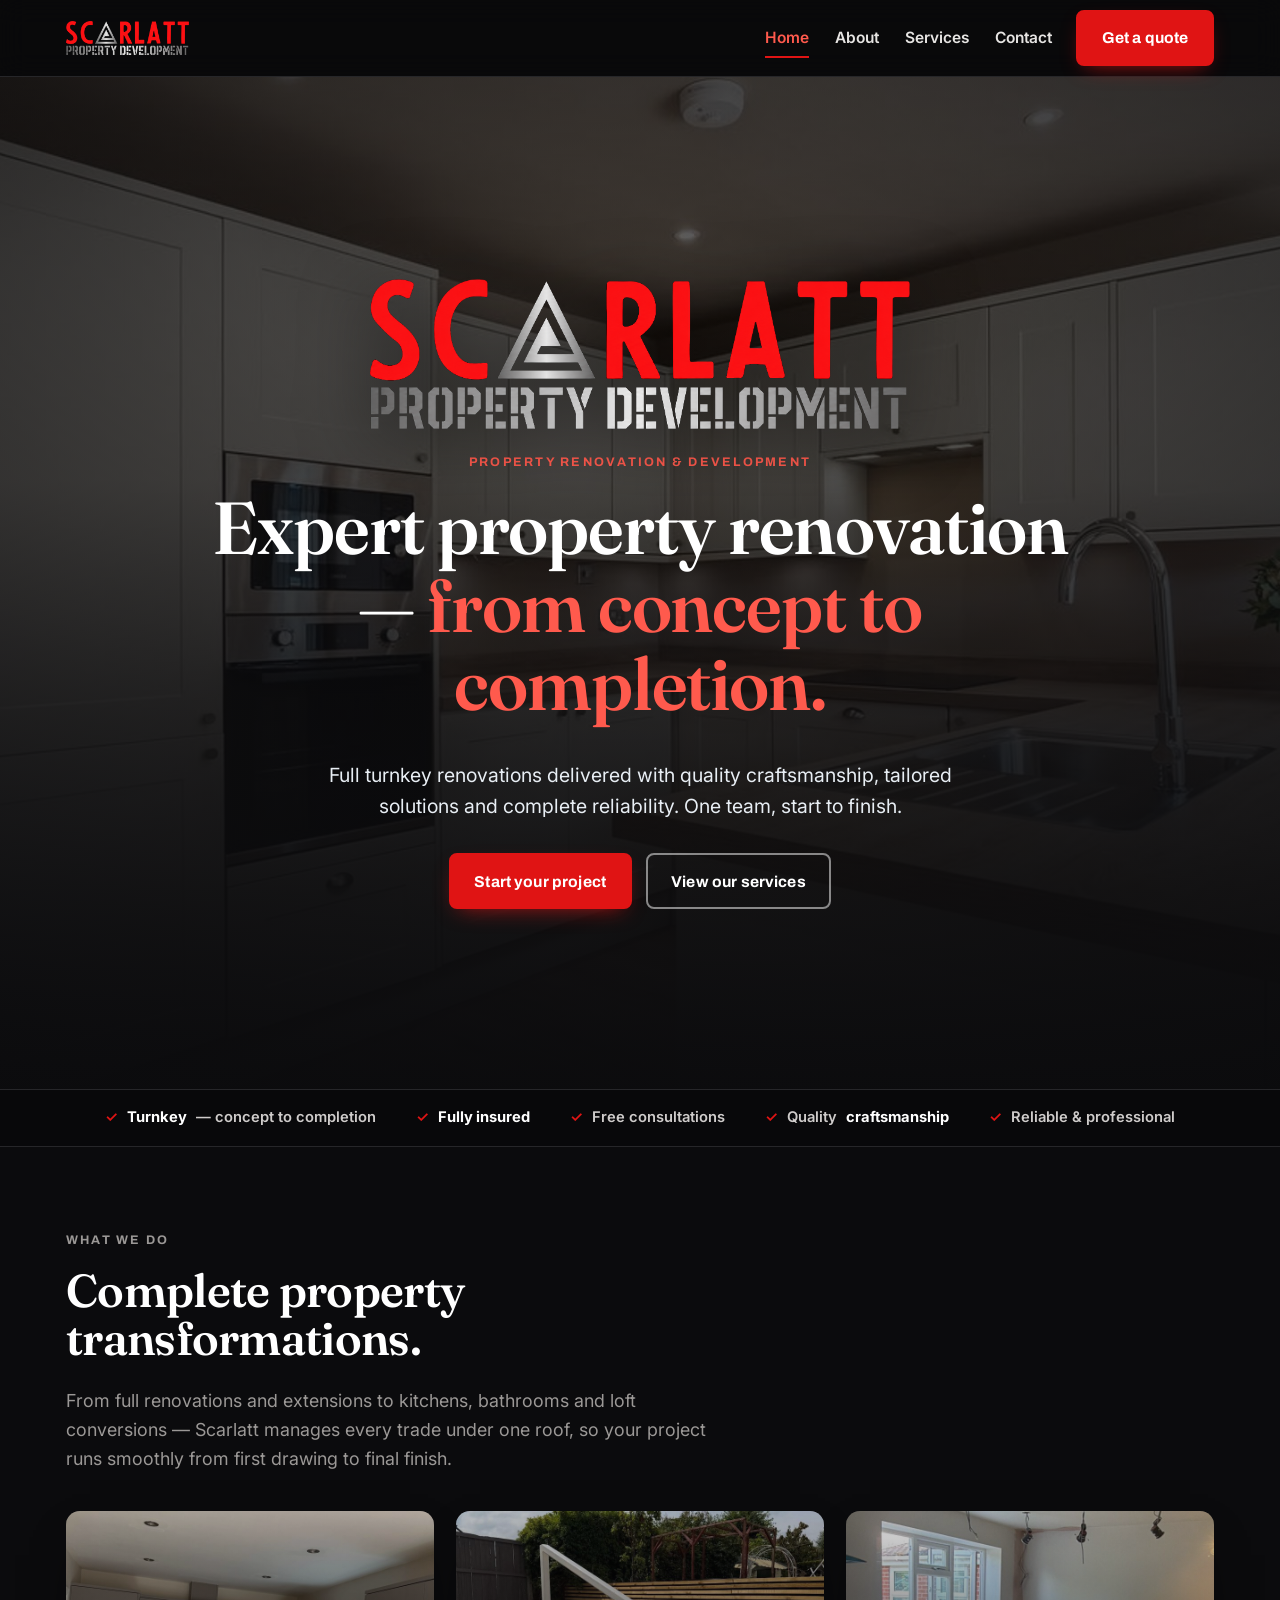
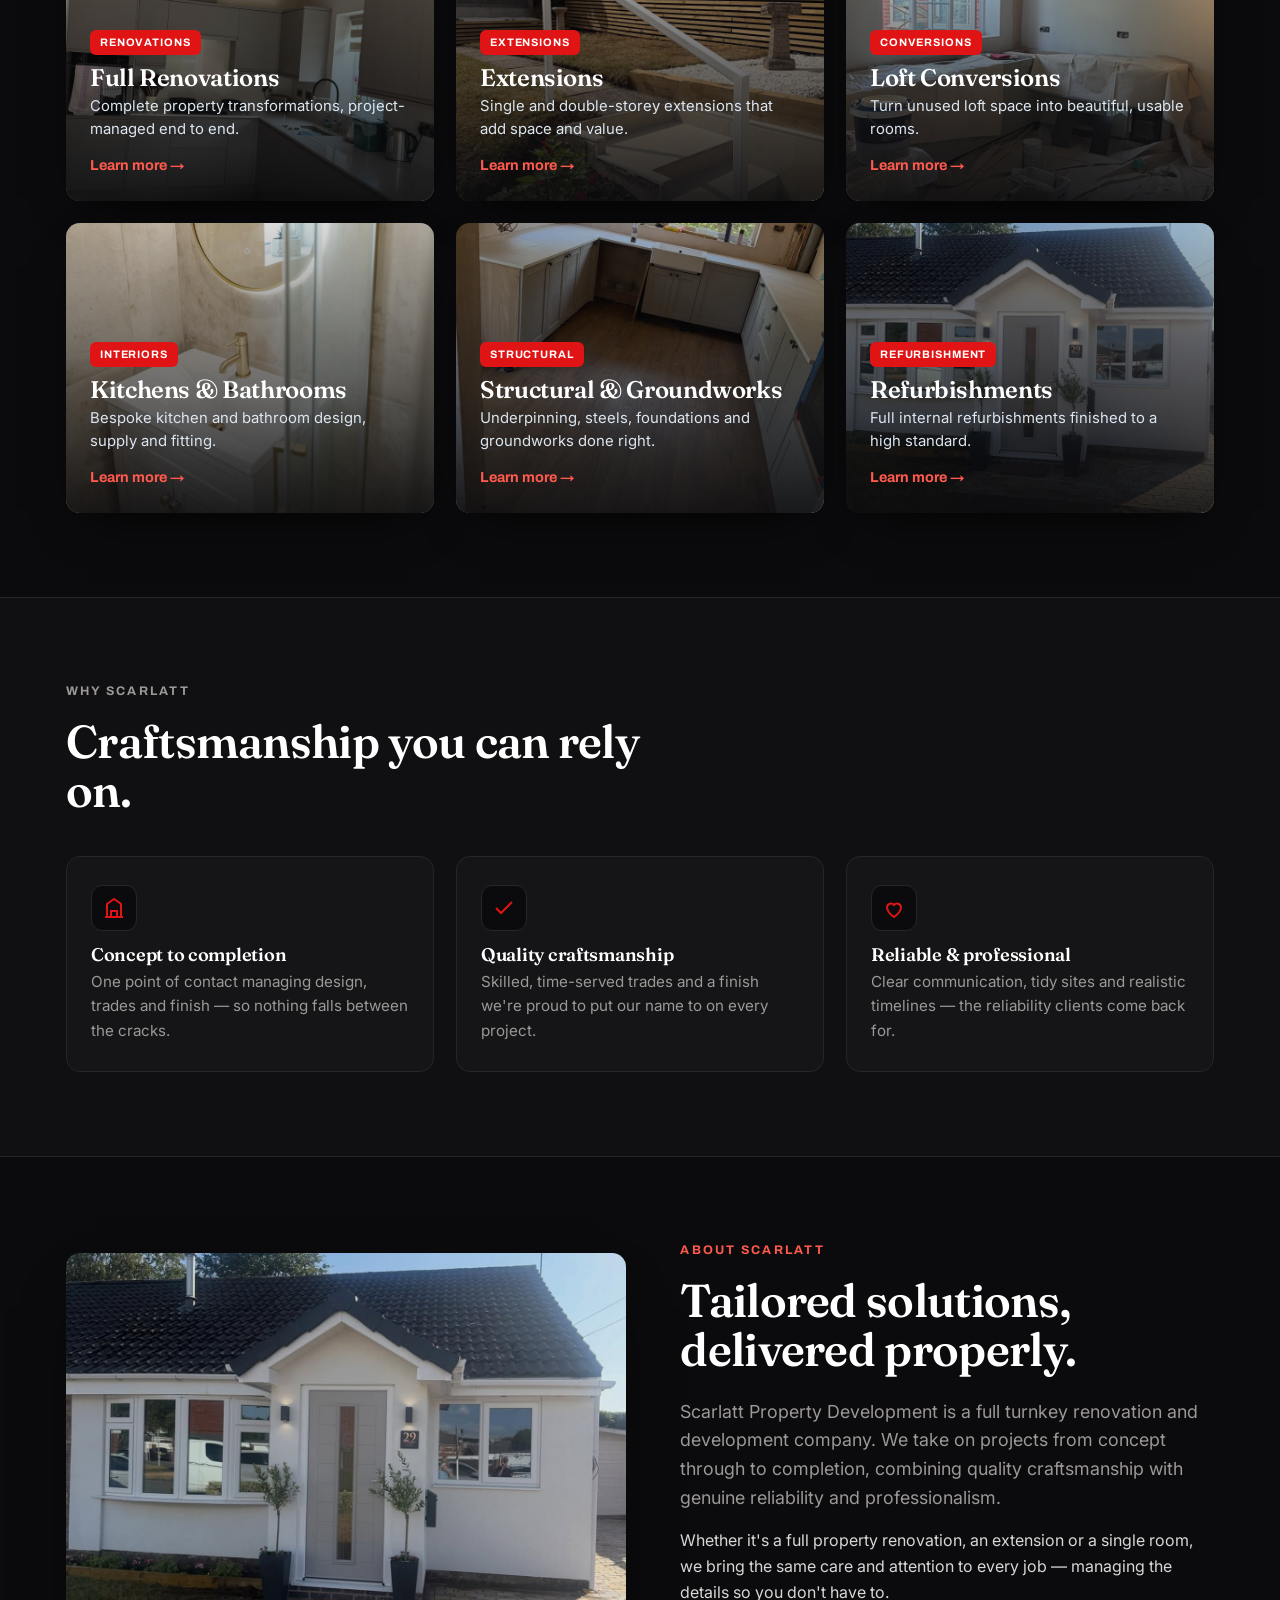
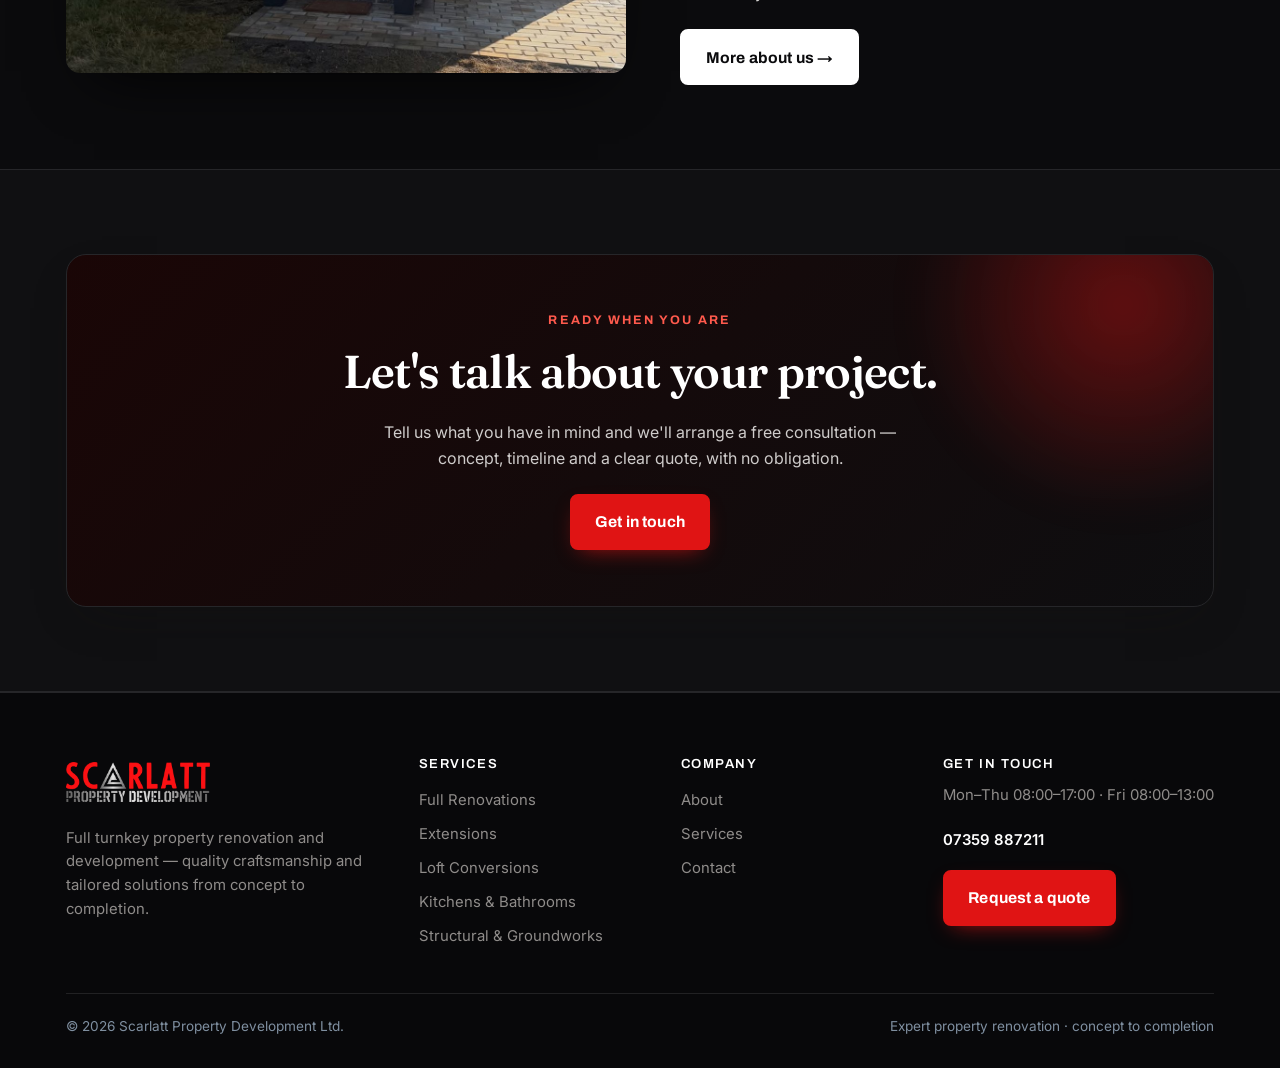
==== index.html @ ff80def9 "Initial commit of Scarlatt property website. Co-authored-by: Cursor <cursoragent@cursor.com>" ====
<!doctype html><html lang="en"><head>
<meta charset="utf-8"><meta name="viewport" content="width=device-width,initial-scale=1">
<title>Scarlatt Property Development — Expert Property Renovation</title>
<meta name="description" content="Scarlatt Property Development Ltd — full turnkey property renovation across [area]. Quality craftsmanship and tailored solutions from concept to completion, with reliability and professionalism.">
<link rel="icon" href="assets/favicon.svg">
<link rel="preconnect" href="https://fonts.googleapis.com"><link rel="preconnect" href="https://fonts.gstatic.com" crossorigin>
<link href="https://fonts.googleapis.com/css2?family=Fraunces:opsz,wght@9..144,500;9..144,600;9..144,700&family=Inter:wght@400;500;600;700&family=Archivo:wght@600;700;800&family=Saira+Stencil+One&display=swap" rel="stylesheet">
<link rel="stylesheet" href="css/site.css">
</head><body>

<header class="site"><nav class="bar">
 <a class="brandlogo" href="index.html" aria-label="Scarlatt Property Development home"><img src="assets/logo.png" alt="Scarlatt Property Development"></a>
 <div class="nav-links">
   <a href="index.html" class="active">Home</a>
   <a href="about.html">About</a>
   <a href="services.html">Services</a>
   <a href="contact.html">Contact</a>
 </div>
 <div class="nav-cta"><a class="btn btn-amber" href="contact.html">Get a quote</a></div>
 <button class="burger" data-mm-open aria-label="Menu"><span></span><span></span><span></span></button>
</nav></header>
<div class="mm-back" data-mm-close></div>
<aside class="mobile-menu"><button class="mm-close" data-mm-close aria-label="Close">&times;</button>
 <a href="index.html" class="active">Home</a><a href="about.html">About</a><a href="services.html">Services</a><a href="contact.html">Contact</a>
 <a class="btn btn-amber" href="contact.html">Get a quote</a>
</aside>

<section class="hero centered">
 <img class="hero-bg" src="assets/hero.jpg" alt="">
 <div class="hero-inner">
   <img class="hero-logo-img" src="assets/logo.png" alt="Scarlatt Property Development">
   <p class="eyebrow" data-reveal>Property renovation &amp; development</p>
   <h1 data-reveal class="d1">Expert property renovation — <span class="accent">from concept to completion.</span></h1>
   <p class="lead" data-reveal>Full turnkey renovations delivered with quality craftsmanship, tailored solutions and complete reliability. One team, start to finish.</p>
   <div class="cta-row d2" data-reveal>
     <a class="btn btn-amber" href="contact.html">Start your project</a>
     <a class="btn btn-ghost" href="services.html">View our services</a>
   </div>
 </div>
</section>

<div class="trust-strip"><div class="wrap">
 <span><span class="dot">&#10003;</span> <b>Turnkey</b> — concept to completion</span>
 <span><span class="dot">&#10003;</span> <b>Fully insured</b></span>
 <span><span class="dot">&#10003;</span> Free consultations</span>
 <span><span class="dot">&#10003;</span> Quality <b>craftsmanship</b></span>
 <span><span class="dot">&#10003;</span> Reliable &amp; professional</span>
</div></div>

<section><div class="wrap">
 <div data-reveal class="sec-head"><p class="eyebrow">What we do</p><h2>Complete property transformations.</h2>
 <p class="lead-muted">From full renovations and extensions to kitchens, bathrooms and loft conversions — Scarlatt manages every trade under one roof, so your project runs smoothly from first drawing to final finish.</p></div>
 <div class="cat-grid">
   <a data-reveal class="cat-card" href="services.html#renovations"><img src="assets/card1.jpg" alt="Full property renovations"><div class="cc-body"><span class="badge">Renovations</span><h3>Full Renovations</h3><p>Complete property transformations, project-managed end to end.</p><div class="go">Learn more &rarr;</div></div></a>
   <a data-reveal class="cat-card" href="services.html#extensions"><img src="assets/card2.jpg" alt="House extensions"><div class="cc-body"><span class="badge">Extensions</span><h3>Extensions</h3><p>Single and double-storey extensions that add space and value.</p><div class="go">Learn more &rarr;</div></div></a>
   <a data-reveal class="cat-card" href="services.html#lofts"><img src="assets/card3.jpg" alt="Loft conversions"><div class="cc-body"><span class="badge">Conversions</span><h3>Loft Conversions</h3><p>Turn unused loft space into beautiful, usable rooms.</p><div class="go">Learn more &rarr;</div></div></a>
   <a data-reveal class="cat-card" href="services.html#kitchens"><img src="assets/card4.jpg" alt="Kitchens and bathrooms"><div class="cc-body"><span class="badge">Interiors</span><h3>Kitchens &amp; Bathrooms</h3><p>Bespoke kitchen and bathroom design, supply and fitting.</p><div class="go">Learn more &rarr;</div></div></a>
   <a data-reveal class="cat-card" href="services.html#structural"><img src="assets/card5.jpg" alt="Structural work and groundworks"><div class="cc-body"><span class="badge">Structural</span><h3>Structural &amp; Groundworks</h3><p>Underpinning, steels, foundations and groundworks done right.</p><div class="go">Learn more &rarr;</div></div></a>
   <a data-reveal class="cat-card" href="services.html#refurb"><img src="assets/card6.jpg" alt="Property refurbishments"><div class="cc-body"><span class="badge">Refurbishment</span><h3>Refurbishments</h3><p>Full internal refurbishments finished to a high standard.</p><div class="go">Learn more &rarr;</div></div></a>
 </div>
</div></section>

<section class="band"><div class="wrap">
 <div data-reveal class="sec-head"><p class="eyebrow">Why Scarlatt</p><h2>Craftsmanship you can rely on.</h2></div>
 <div class="pillars">
   <div data-reveal class="pillar"><div class="ic"><svg viewBox="0 0 24 24" fill="none" stroke="currentColor" stroke-width="2"><path d="M3 21h18M5 21V8l7-5 7 5v13M9 21v-6h6v6"/></svg></div><h3>Concept to completion</h3><p>One point of contact managing design, trades and finish — so nothing falls between the cracks.</p></div>
   <div data-reveal class="pillar"><div class="ic"><svg viewBox="0 0 24 24" fill="none" stroke="currentColor" stroke-width="2"><path d="M20 6 9 17l-5-5"/></svg></div><h3>Quality craftsmanship</h3><p>Skilled, time-served trades and a finish we're proud to put our name to on every project.</p></div>
   <div data-reveal class="pillar"><div class="ic"><svg viewBox="0 0 24 24" fill="none" stroke="currentColor" stroke-width="2"><path d="M12 21s-7-4.5-7-10a4 4 0 0 1 7-2 4 4 0 0 1 7 2c0 5.5-7 10-7 10z"/></svg></div><h3>Reliable &amp; professional</h3><p>Clear communication, tidy sites and realistic timelines — the reliability clients come back for.</p></div>
 </div>
</div></section>

<section><div class="wrap"><div data-reveal class="split">
 <img src="assets/about.jpg" alt="Scarlatt Property Development project">
 <div><p class="eyebrow">About Scarlatt</p><h2>Tailored solutions, delivered properly.</h2>
 <p class="lead-muted">Scarlatt Property Development is a full turnkey renovation and development company. We take on projects from concept through to completion, combining quality craftsmanship with genuine reliability and professionalism.</p>
 <p>Whether it's a full property renovation, an extension or a single room, we bring the same care and attention to every job — managing the details so you don't have to.</p>
 <a class="btn btn-navy" href="about.html" style="margin-top:8px">More about us &rarr;</a></div>
</div></div></section>

<section class="band"><div class="wrap"><div data-reveal class="cta-band">
 <p class="eyebrow" style="color:var(--brand-l)">Ready when you are</p>
 <h2>Let's talk about your project.</h2>
 <p>Tell us what you have in mind and we'll arrange a free consultation — concept, timeline and a clear quote, with no obligation.</p>
 <a class="btn btn-amber" href="contact.html">Get in touch</a>
</div></div></section>

<footer class="site"><div class="wrap">
 <div class="cols">
   <div class="fbrand"><a class="brandlogo" href="index.html" aria-label="Scarlatt Property Development home"><img src="assets/logo.png" alt="Scarlatt Property Development"></a>
     <p>Full turnkey property renovation and development — quality craftsmanship and tailored solutions from concept to completion.</p></div>
   <div><h4>Services</h4><a href="services.html#renovations">Full Renovations</a><a href="services.html#extensions">Extensions</a><a href="services.html#lofts">Loft Conversions</a><a href="services.html#kitchens">Kitchens &amp; Bathrooms</a><a href="services.html#structural">Structural &amp; Groundworks</a></div>
   <div><h4>Company</h4><a href="about.html">About</a><a href="services.html">Services</a><a href="contact.html">Contact</a></div>
   <div><h4>Get in touch</h4><p>Mon–Thu 08:00–17:00 · Fri 08:00–13:00</p><a href="tel:07359887211" style="color:#fff;font-weight:600">07359 887211</a><a class="btn btn-amber" href="contact.html" style="margin-top:12px">Request a quote</a></div>
 </div>
 <div class="foot-bot"><span>&copy; 2026 Scarlatt Property Development Ltd.</span><span>Expert property renovation · concept to completion</span></div>
</div></footer>

<script src="js/site.js"></script>
</body></html>
---- css/site.css ----
:root{
  --ink:#191a1d; --navy:#26262b; --navy2:#151517; --steel:#8a3b34;
  --brand:#c5372e; --brand-d:#a12c24; --brand-l:#e8b0aa;
  --concrete:#f5f2ef; --line:#e6e0d9; --white:#fff; --text:#2a2622; --muted:#6f6862;
  --r:14px; --shadow:0 18px 46px -20px rgba(20,18,16,.4);
}
*{box-sizing:border-box}
html{scroll-behavior:smooth}
body{margin:0;font-family:'Inter',system-ui,sans-serif;color:var(--text);background:var(--white);line-height:1.6;-webkit-font-smoothing:antialiased}
h1,h2,h3,h4{font-family:'Fraunces','Georgia',serif;font-weight:600;line-height:1.06;letter-spacing:-.015em;color:var(--ink);margin:0 0 .5em}
h1{font-size:clamp(2.4rem,6vw,4.6rem)}
h2{font-size:clamp(1.9rem,3.6vw,3rem)}
h3{font-size:1.28rem}
p{margin:0 0 1rem}
a{color:inherit;text-decoration:none}
img{max-width:100%;display:block}
.wrap{max-width:1200px;margin:0 auto;padding:0 26px}
.eyebrow{font-family:'Archivo',sans-serif;text-transform:uppercase;letter-spacing:.18em;font-size:.78rem;font-weight:700;color:var(--brand-d)}
.btn{display:inline-flex;align-items:center;gap:.5em;font-family:'Archivo',sans-serif;font-weight:700;font-size:.98rem;padding:.85em 1.5em;border-radius:10px;border:2px solid transparent;cursor:pointer;transition:.18s;letter-spacing:.01em}
.btn-amber{background:var(--brand);color:#fff;border-color:var(--brand)}
.btn-amber:hover{background:var(--brand-d);border-color:var(--brand-d)}
.btn-navy{background:var(--navy);color:#fff;border-color:var(--navy)}
.btn-navy:hover{background:var(--navy2)}
.btn-ghost{background:transparent;color:#fff;border-color:rgba(255,255,255,.5)}
.btn-ghost:hover{border-color:#fff;background:rgba(255,255,255,.1)}
.btn-out{background:#fff;color:var(--navy);border-color:var(--line)}
.btn-out:hover{border-color:var(--navy)}
/* header */
header.site{position:sticky;top:0;z-index:100;background:rgba(255,255,255,.94);backdrop-filter:blur(10px);border-bottom:1px solid var(--line)}
nav.bar{display:flex;align-items:center;gap:24px;height:76px;max-width:1200px;margin:0 auto;padding:0 26px}
.brand{display:flex;align-items:center;gap:12px;color:var(--navy)}
.brand .badge{width:46px;height:46px;flex:0 0 auto;border-radius:11px;object-fit:cover;box-shadow:0 4px 14px -6px rgba(197,55,46,.55)}
.brand .fulllogo{width:158px;height:auto}
.wordmark{display:flex;flex-direction:column;line-height:1}
.wordmark b{font-family:'Archivo',sans-serif;font-weight:700;font-size:1.3rem;letter-spacing:.2em;color:var(--navy)}
.wordmark em{font-style:normal;font-size:.57rem;letter-spacing:.3em;color:var(--brand);font-weight:600;margin-top:4px}
.brand-light .fulllogo{width:170px}
.nav-links{display:flex;gap:26px;margin-left:auto;align-items:center}
.nav-links a{font-weight:600;font-size:.97rem;color:var(--ink);padding:6px 0;position:relative}
.nav-links a:hover{color:var(--brand-d)}
.nav-links a.active{color:var(--brand-d)}
.nav-cta{display:flex;align-items:center;gap:12px}
.basket-btn{position:relative;display:inline-flex;align-items:center;gap:7px;font-weight:700;font-family:'Archivo',sans-serif;color:var(--navy);border:2px solid var(--line);padding:.5em .9em;border-radius:10px;background:#fff;cursor:pointer}
.basket-btn:hover{border-color:var(--navy)}
.basket-count{background:var(--brand);color:var(--ink);border-radius:20px;font-size:.72rem;min-width:20px;height:20px;display:inline-flex;align-items:center;justify-content:center;padding:0 6px;font-weight:800}
.burger{display:none;margin-left:auto;flex-direction:column;gap:5px;background:none;border:0;cursor:pointer;padding:8px}
.burger span{width:26px;height:3px;background:var(--navy);border-radius:2px}
.mobile-menu{display:none}
/* hero */
.hero{position:relative;min-height:92vh;display:flex;align-items:flex-end;overflow:hidden;background:var(--ink)}
.hero video,.hero .heroposter,.hero .hero-bg{position:absolute;inset:0;width:100%;height:100%;object-fit:cover}
.hero::after{content:"";position:absolute;inset:0;background:linear-gradient(180deg,rgba(18,17,16,.62) 0%,rgba(18,17,16,.48) 42%,rgba(18,17,16,.9) 100%)}
.hero-inner{position:relative;z-index:2;width:100%;max-width:1200px;margin:0 auto;padding:0 26px 68px;color:#fff}
.hero h1{color:#fff;max-width:16ch}
.hero h1 .amber{color:var(--brand)}
.hero p.lead{font-size:1.22rem;max-width:52ch;color:#e8eef4;margin-bottom:1.6em}
.hero .cta-row{display:flex;gap:14px;flex-wrap:wrap}
/* centered (GIKF-style) hero */
.hero.centered{align-items:center;text-align:center}
.hero.centered .hero-inner{max-width:920px;padding:118px 26px 96px;display:flex;flex-direction:column;align-items:center}
.hero.centered h1{max-width:20ch}
.hero.centered p.lead{max-width:58ch}
.hero.centered .cta-row{justify-content:center}
.hero-logo{width:min(360px,66vw);height:auto;margin:0 auto 30px;filter:drop-shadow(0 10px 34px rgba(0,0,0,.45));animation:floatlogo 6s ease-in-out infinite}
@keyframes floatlogo{0%,100%{transform:translateY(0)}50%{transform:translateY(-7px)}}
/* hero manufacturer credit — exact GIKF arrow (#tb-arrow) + Caveat */
.hero-anno{position:absolute;z-index:4;top:23%;right:5%;display:flex;flex-direction:column;align-items:center;gap:6px;pointer-events:none}
.hero-anno .anno-wrap{position:relative}
.hero-anno .anno-logo{width:202px;display:block;margin-top:26px;filter:drop-shadow(0 4px 14px rgba(0,0,0,.55))}
.hero-anno .anno-arrow{position:absolute;color:#fff;width:150px;height:112px;left:-56px;top:-118px;transform:rotate(16deg)}
.hero-anno .hand{filter:url(#rough)}
.hero-anno .anno-text{font-family:'Caveat',cursive;color:#fff;font-size:38px;font-weight:700;line-height:.9;text-align:center;transform:rotate(-4deg);margin-top:6px}
@media(max-width:1180px){.hero-anno{display:none}}
/* hand-drawn gutter/downpipe edge decoration */
.edge-decor{position:fixed;inset:0;pointer-events:none;z-index:35}
.edge-decor .pipe{position:fixed;top:88px;bottom:0;width:46px;height:auto}
.edge-decor .pipe-l{left:8px}
.edge-decor .pipe-r{right:8px;transform:scaleX(-1)}
.edge-decor .gtop{position:fixed;left:0;right:0;top:74px;height:66px;width:100%}
@media(max-width:1240px){.edge-decor{display:none}}
.trust-strip{background:var(--navy2);color:#dbe6f0}
.trust-strip .wrap{display:flex;flex-wrap:wrap;gap:14px 40px;padding:16px 26px;justify-content:center;font-size:.92rem;font-weight:600}
.trust-strip b{color:#fff}
.trust-strip span{display:inline-flex;align-items:center;gap:9px}
.trust-strip .dot{color:var(--brand)}
/* sections */
section{padding:84px 0}
.sec-head{max-width:64ch}
.sec-head.center{margin:0 auto;text-align:center}
.lead-muted{color:var(--muted);font-size:1.12rem}
/* category grid */
.cat-grid{display:grid;grid-template-columns:repeat(3,1fr);gap:22px;margin-top:38px}
.cat-card{position:relative;border-radius:var(--r);overflow:hidden;background:var(--navy);min-height:290px;display:flex;align-items:flex-end;box-shadow:var(--shadow);color:#fff}
.cat-card img{position:absolute;inset:0;width:100%;height:100%;object-fit:cover;transition:.4s}
.cat-card::after{content:"";position:absolute;inset:0;background:linear-gradient(180deg,rgba(10,25,40,.05),rgba(10,25,40,.85))}
.cat-card:hover img{transform:scale(1.05)}
.cat-card .cc-body{position:relative;z-index:2;padding:24px}
.cat-card .badge{display:inline-block;background:var(--brand);color:var(--ink);font-family:'Archivo';font-weight:700;font-size:.68rem;letter-spacing:.08em;text-transform:uppercase;padding:4px 10px;border-radius:6px;margin-bottom:10px}
.cat-card h3{color:#fff;font-size:1.5rem;margin:0 0 4px}
.cat-card p{color:#dce6f0;font-size:.93rem;margin:0}
.cat-card .go{margin-top:12px;font-family:'Archivo';font-weight:700;color:var(--brand);font-size:.9rem}
/* product listing */
.cat-block{margin-top:56px}
.cat-block .cat-title{display:flex;align-items:baseline;gap:14px;flex-wrap:wrap;border-bottom:2px solid var(--line);padding-bottom:14px;margin-bottom:28px}
.cat-block .cat-title h2{margin:0;font-size:1.9rem}
.cat-block .cat-title .sup{font-family:'Archivo';font-weight:700;font-size:.75rem;letter-spacing:.06em;text-transform:uppercase;color:#fff;background:var(--steel);padding:4px 10px;border-radius:6px}
.prod-grid{display:grid;grid-template-columns:repeat(4,1fr);gap:20px}
.prod{background:#fff;border:1px solid var(--line);border-radius:var(--r);overflow:hidden;display:flex;flex-direction:column;transition:.18s}
.prod:hover{box-shadow:var(--shadow);transform:translateY(-3px);border-color:#cfd9e4}
.prod .ph{aspect-ratio:1/1;background:#f6f8fa;display:flex;align-items:center;justify-content:center;padding:16px;border-bottom:1px solid var(--line)}
.prod .ph img{max-height:100%;object-fit:contain;mix-blend-mode:multiply}
.prod .pb{padding:15px 16px 17px;display:flex;flex-direction:column;flex:1}
.prod .pbrand{font-size:.68rem;font-weight:700;letter-spacing:.08em;text-transform:uppercase;color:var(--brand-d);font-family:'Archivo'}
.prod h3{font-size:1.02rem;margin:3px 0 7px;line-height:1.2}
.prod .desc{font-size:.85rem;color:var(--muted);margin:0 0 12px;flex:1}
.prod .swatches{display:flex;gap:5px;margin-bottom:6px;flex-wrap:wrap}
.sw{width:15px;height:15px;border-radius:50%;border:1px solid rgba(0,0,0,.15)}
.prod .meta{font-size:.76rem;color:var(--muted);margin-bottom:12px}
.prod .add{margin-top:auto;width:100%;justify-content:center}
/* alt band */
.band{background:var(--concrete)}
.split{display:grid;grid-template-columns:1.05fr 1fr;gap:54px;align-items:center}
.split img{border-radius:var(--r);box-shadow:var(--shadow);width:100%;object-fit:cover;aspect-ratio:4/3}
.pillars{display:grid;grid-template-columns:repeat(3,1fr);gap:22px;margin-top:40px}
.pillar{background:#fff;border:1px solid var(--line);border-radius:var(--r);padding:28px 24px}
.pillar .ic{width:46px;height:46px;border-radius:11px;background:var(--navy);color:var(--brand);display:flex;align-items:center;justify-content:center;margin-bottom:14px}
.pillar .ic svg{width:24px;height:24px}
.pillar h3{margin:0 0 6px;font-size:1.14rem}
.pillar p{margin:0;color:var(--muted);font-size:.95rem}
/* steps */
.steps{display:grid;grid-template-columns:repeat(4,1fr);gap:20px;margin-top:40px;counter-reset:s}
.step{background:#fff;border:1px solid var(--line);border-radius:var(--r);padding:26px 22px;position:relative}
.step::before{counter-increment:s;content:counter(s);font-family:'Archivo';font-weight:800;font-size:2.4rem;color:var(--brand);line-height:1;display:block;margin-bottom:10px}
.step h3{font-size:1.08rem;margin:0 0 5px}
.step p{margin:0;color:var(--muted);font-size:.92rem}
/* CTA */
.cta-band{background:var(--navy);color:#fff;border-radius:20px;padding:56px;text-align:center;box-shadow:var(--shadow)}
.cta-band h2{color:#fff}
.cta-band p{color:#cfe0ef;max-width:52ch;margin:0 auto 1.4em}
/* footer */
footer.site{background:var(--ink);color:#aebccb;padding:64px 0 30px;font-size:.93rem}
footer .cols{display:grid;grid-template-columns:1.4fr 1fr 1fr 1.2fr;gap:36px}
footer .brand .wordmark b{color:#fff}
footer h4{color:#fff;font-size:.82rem;text-transform:uppercase;letter-spacing:.12em;margin:0 0 14px;font-family:'Archivo'}
footer a{display:block;color:#aebccb;padding:5px 0}
footer a:hover{color:var(--brand)}
footer .fbrand p{margin:14px 0 0;max-width:34ch}
footer .foot-bot{border-top:1px solid rgba(255,255,255,.1);margin-top:40px;padding-top:22px;display:flex;justify-content:space-between;gap:16px;flex-wrap:wrap;font-size:.85rem;color:#7f8fa0}
/* quote / basket */
.q-grid{display:grid;grid-template-columns:1.3fr 1fr;gap:44px;align-items:start}
.basket-list{display:flex;flex-direction:column;gap:12px}
.bitem{display:flex;gap:14px;align-items:center;background:#fff;border:1px solid var(--line);border-radius:12px;padding:12px 14px}
.bitem img{width:64px;height:64px;object-fit:contain;background:#f6f8fa;border-radius:8px;padding:5px}
.bitem .bi-main{flex:1}
.bitem .bi-main h4{margin:0 0 2px;font-size:1rem}
.bitem .bi-opt{font-size:.8rem;color:var(--muted)}
.qty{display:flex;align-items:center;gap:8px}
.qty button{width:28px;height:28px;border:1px solid var(--line);background:#fff;border-radius:7px;font-weight:700;cursor:pointer}
.rm{background:none;border:0;color:#b23b3b;cursor:pointer;font-size:.82rem;font-weight:600}
.empty{color:var(--muted);padding:30px;text-align:center;border:2px dashed var(--line);border-radius:12px}
.form-card{background:#fff;border:1px solid var(--line);border-radius:var(--r);padding:26px;box-shadow:var(--shadow)}
.form-card label{display:block;font-weight:600;font-size:.85rem;margin:12px 0 5px}
.form-card input,.form-card textarea{width:100%;padding:11px 13px;border:1px solid var(--line);border-radius:9px;font:inherit;font-size:.95rem}
.form-card input:focus,.form-card textarea:focus{outline:0;border-color:var(--navy)}
.form-note{font-size:.8rem;color:var(--muted);margin-top:12px}
/* toast */
.toast{position:fixed;bottom:24px;left:50%;transform:translateX(-50%) translateY(140%);background:var(--navy);color:#fff;padding:14px 22px;border-radius:12px;font-weight:600;z-index:400;box-shadow:var(--shadow);transition:.3s}
.toast.on{transform:translateX(-50%) translateY(0)}
/* basket drawer */
.bk-back{position:fixed;inset:0;background:rgba(8,18,30,.5);z-index:210;opacity:0;pointer-events:none;transition:.28s}
.bk-on .bk-back{opacity:1;pointer-events:auto}
.basket-drawer{position:fixed;top:0;right:0;height:100%;width:min(92vw,400px);background:#fff;z-index:220;transform:translateX(105%);transition:.3s;display:flex;flex-direction:column;box-shadow:-24px 0 60px -24px rgba(8,18,30,.5)}
.bk-on .basket-drawer{transform:none}
.bk-head{display:flex;align-items:center;justify-content:space-between;padding:20px 22px;border-bottom:1px solid var(--line)}
.bk-head h3{margin:0}
.bk-x{background:none;border:0;font-size:1.7rem;line-height:1;cursor:pointer;color:var(--muted)}
.bk-items{flex:1;overflow:auto;padding:14px 18px;display:flex;flex-direction:column;gap:12px}
.bk-row{display:flex;gap:12px;align-items:center;border:1px solid var(--line);border-radius:12px;padding:10px}
.bk-row img{width:56px;height:56px;object-fit:contain;background:#f6f8fa;border-radius:8px;padding:4px;flex:0 0 auto}
.bk-row .bk-m{flex:1;min-width:0}
.bk-row .bk-m h4{margin:0 0 2px;font-size:.92rem;line-height:1.15}
.bk-row .bk-opt{font-size:.76rem;color:var(--muted)}
.bk-foot{border-top:1px solid var(--line);padding:16px 18px;display:flex;flex-direction:column;gap:10px}
.bk-count-row{font-weight:700;color:var(--ink)}
.bk-cont{background:none;border:0;color:var(--muted);font-weight:600;cursor:pointer;font-size:.88rem}
.bk-empty{color:var(--muted);text-align:center;padding:40px 10px}
/* stepper / quote */
.stepper{display:flex;gap:8px;margin:26px 0 34px;flex-wrap:wrap}
.stepper .st{display:flex;align-items:center;gap:9px;font-weight:700;font-family:'Archivo';color:var(--muted);font-size:.92rem}
.stepper .st .n{width:26px;height:26px;border-radius:50%;border:2px solid var(--line);display:flex;align-items:center;justify-content:center;font-size:.82rem}
.stepper .st.on{color:var(--brand-d)}
.stepper .st.on .n{border-color:var(--brand);background:var(--brand);color:#fff}
.stepper .st.done .n{border-color:var(--brand);color:var(--brand)}
.stepper .sep{flex:1;height:2px;background:var(--line);align-self:center;min-width:14px;max-width:52px}
.qstep{display:none}.qstep.on{display:block;animation:fade .3s}
@keyframes fade{from{opacity:0;transform:translateY(6px)}to{opacity:1}}
.field-grid{display:grid;grid-template-columns:1fr 1fr;gap:14px 16px}
.field-grid .full{grid-column:1/-1}
.qform label{display:block;font-weight:600;font-size:.85rem;margin:0 0 5px;color:var(--ink)}
.qform .req{color:var(--brand-d)}
.qform input,.qform textarea,.qform select{width:100%;padding:11px 13px;border:1px solid var(--line);border-radius:9px;font:inherit;font-size:.95rem;background:#fff}
.qform input:focus,.qform textarea:focus,.qform select:focus{outline:0;border-color:var(--brand)}
.qform .err{border-color:#c0392b}
.step-actions{display:flex;justify-content:space-between;gap:12px;margin-top:26px}
.review-box{background:var(--concrete);border:1px solid var(--line);border-radius:var(--r);padding:22px;margin-bottom:18px}
.review-box h4{margin:0 0 12px;font-size:.82rem;text-transform:uppercase;letter-spacing:.1em;color:var(--steel);font-family:'Archivo'}
.rev-line{display:flex;justify-content:space-between;gap:16px;padding:6px 0;border-bottom:1px dashed var(--line);font-size:.94rem}
.rev-line:last-child{border-bottom:0}
.rev-line .k{color:var(--muted)}
.rev-line .v{font-weight:600;text-align:right}
.done-card{text-align:center;padding:40px 20px;border:1px solid var(--line);border-radius:var(--r);background:#fff;box-shadow:var(--shadow)}
.done-card .tick{width:64px;height:64px;border-radius:50%;background:var(--brand);color:#fff;display:flex;align-items:center;justify-content:center;margin:0 auto 18px}
@media(max-width:600px){.field-grid{grid-template-columns:1fr}}
/* responsive */
@media(max-width:1000px){
 .cat-grid,.pillars,.steps{grid-template-columns:repeat(2,1fr)}
 .prod-grid{grid-template-columns:repeat(3,1fr)}
 .split,.q-grid{grid-template-columns:1fr;gap:30px}
 footer .cols{grid-template-columns:1fr 1fr}
}
@media(max-width:820px){
 .nav-links,.nav-cta .btn{display:none}
 .burger{display:flex}
 .nav-cta{margin-left:0}
 nav.bar{gap:12px}
 .prod-grid{grid-template-columns:repeat(2,1fr)}
 section{padding:60px 0}
 .cta-band{padding:38px 24px}
 .mobile-menu{display:block;position:fixed;inset:0 0 0 auto;width:min(84vw,340px);background:#fff;z-index:200;transform:translateX(105%);transition:.28s;padding:26px;box-shadow:-20px 0 50px -20px rgba(0,0,0,.4);overflow:auto}
 .mm-on .mobile-menu{transform:none}
 .mm-back{position:fixed;inset:0;background:rgba(8,18,30,.5);z-index:150;opacity:0;pointer-events:none;transition:.28s}
 .mm-on .mm-back{opacity:1;pointer-events:auto}
 .mobile-menu a{display:block;font-family:'Archivo';font-weight:700;font-size:1.15rem;padding:14px 0;border-bottom:1px solid var(--line);color:var(--ink)}
 .mobile-menu .btn{margin-top:18px;width:100%;justify-content:center}
 .mm-close{background:none;border:0;font-size:1.6rem;cursor:pointer;float:right;color:var(--muted)}
}
@media(max-width:820px){
 .hero{min-height:auto}
 .hero.centered .hero-inner{padding:100px 22px 72px}
 .hero-logo{width:min(280px,62vw);margin-bottom:22px}
 .hero.centered h1{font-size:clamp(2.1rem,8vw,3rem)}
 .hero.centered p.lead{font-size:1.05rem}
}
@media(max-width:520px){
 .cat-grid,.pillars,.steps,footer .cols{grid-template-columns:1fr}
 .prod-grid{grid-template-columns:1fr 1fr;gap:12px}
 .hero.centered .hero-inner{padding:88px 18px 60px}
}

/* ===== Scarlatt brand layer ===== */
.brand .mark{display:inline-flex;align-items:center;justify-content:center;width:46px;height:46px;background:var(--brand);color:#fff;font-family:'Fraunces',serif;font-weight:600;font-size:1.5rem;border-radius:11px;box-shadow:0 4px 14px -6px rgba(197,55,46,.55);flex:0 0 auto}
.wordmark b{font-family:'Fraunces',serif;font-weight:600;font-size:1.32rem;letter-spacing:.16em;color:var(--ink)}
.wordmark em{font-style:normal;font-size:.54rem;letter-spacing:.34em;color:var(--brand);font-weight:600;margin-top:5px}
footer .wordmark b{color:#fff}
.hero h1 .accent,.hero h1 .amber{color:var(--brand-l)}
.eyebrow{color:var(--brand)}
/* centered hero logo (text lockup) */
.hero-logo-wrap{display:flex;flex-direction:column;align-items:center;gap:10px;margin-bottom:26px}
.hero-mark{display:inline-flex;align-items:center;justify-content:center;width:78px;height:78px;background:var(--brand);color:#fff;font-family:'Fraunces',serif;font-weight:600;font-size:2.7rem;border-radius:18px;box-shadow:0 12px 34px rgba(0,0,0,.45)}
.hero-word{font-family:'Fraunces',serif;font-weight:600;font-size:clamp(1.9rem,5vw,3rem);letter-spacing:.14em;color:#fff;line-height:1}
.hero-sub{font-family:'Inter',sans-serif;font-weight:600;letter-spacing:.4em;font-size:.72rem;color:var(--brand-l);text-transform:uppercase;padding-left:.4em}
/* inner page sub-hero */
.subhero{position:relative;min-height:44vh;display:flex;align-items:flex-end;overflow:hidden;background:var(--ink)}
.subhero .hero-bg{position:absolute;inset:0;width:100%;height:100%;object-fit:cover}
.subhero::after{content:"";position:absolute;inset:0;background:linear-gradient(180deg,rgba(18,17,16,.55),rgba(18,17,16,.9))}
.subhero .wrap{position:relative;z-index:2;padding-top:120px;padding-bottom:52px;color:#fff}
.subhero h1{color:#fff;font-size:clamp(2rem,4.6vw,3.4rem);margin:6px 0 8px}
.subhero p{color:#e8e2db;max-width:56ch;margin:0}
.crumb{font-size:.85rem;color:#cbbfb6}
.crumb a:hover{color:var(--brand-l)}
/* contact */
.contact-grid{display:grid;grid-template-columns:1fr 1.1fr;gap:44px;align-items:start}
@media(max-width:900px){.contact-grid{grid-template-columns:1fr;gap:30px}}
.info-card{background:var(--concrete);border:1px solid var(--line);border-radius:var(--r);padding:28px}
.info-row{display:flex;gap:13px;align-items:flex-start;padding:13px 0;border-bottom:1px solid var(--line)}
.info-row:last-child{border-bottom:0}
.info-row svg{width:21px;height:21px;color:var(--brand);flex:0 0 auto;margin-top:3px}
.info-row .lab{font-size:.72rem;letter-spacing:.1em;text-transform:uppercase;color:var(--muted);font-family:'Inter'}
.info-row .val{font-weight:600;color:var(--ink)}
.soc-row{display:flex;gap:10px;margin-top:18px}
.soc-row a{width:42px;height:42px;border-radius:11px;background:var(--ink);color:#fff;display:flex;align-items:center;justify-content:center}
.soc-row a:hover{background:var(--brand)}
.soc-row svg{width:19px;height:19px}
#form-status{margin-top:10px;font-size:.92rem;min-height:1.2rem}
#form-status.ok{color:#1a7a4c}#form-status.err{color:#b4462b}

.cat-card .badge{color:#fff;background:var(--brand)}

/* ============================================================
   BLACK + RED DARK THEME  (overrides — premium restyle)
   ============================================================ */
:root{
  --ink:#ffffff; --brand:#e01414; --brand-d:#b20d0d; --brand-l:#ff5a4d;
  --bg:#0b0b0d; --surface:#151517; --surface2:#101012; --line:#262629;
  --text:#d9d7d5; --muted:#9b9896; --concrete:#101012;
}
body{background:var(--bg);color:var(--text)}
h1,h2,h3,h4{color:#fff}
.lead-muted{color:var(--muted)}
/* header */
header.site{background:rgba(9,9,11,.72);border-bottom:1px solid var(--line);backdrop-filter:blur(14px) saturate(1.2)}
.brand{color:#fff}
.nav-links a{color:#e7e5e3}
.nav-links a:hover,.nav-links a.active{color:var(--brand-l)}
.nav-links a::after{content:"";position:absolute;left:0;right:100%;bottom:-2px;height:2px;background:var(--brand);transition:right .28s ease}
.nav-links a:hover::after,.nav-links a.active::after{right:0}
.burger span{background:#fff}
/* buttons */
.btn{border-radius:8px}
.btn-amber{background:var(--brand);border-color:var(--brand);box-shadow:0 8px 22px -10px rgba(224,20,20,.8)}
.btn-amber:hover{background:var(--brand-d);border-color:var(--brand-d);transform:translateY(-2px)}
.btn-navy{background:#fff;color:#0b0b0d;border-color:#fff}
.btn-navy:hover{background:#e6e6e6;border-color:#e6e6e6;transform:translateY(-2px)}
.btn-out{background:transparent;color:#fff;border-color:var(--line)}
.btn-out:hover{border-color:var(--brand);color:var(--brand-l)}
/* sections + bands */
.band{background:var(--surface2);border-top:1px solid var(--line);border-bottom:1px solid var(--line)}
.eyebrow{color:var(--brand-l)}
/* hero */
.hero::after{background:radial-gradient(120% 90% at 50% 20%,rgba(11,11,13,.35),rgba(11,11,13,.72) 60%,rgba(11,11,13,.95)),linear-gradient(180deg,rgba(11,11,13,.5),rgba(11,11,13,.4) 40%,rgba(11,11,13,.96))}
.hero .hero-bg{animation:kenburns 18s ease-out infinite alternate}
@keyframes kenburns{from{transform:scale(1.03)}to{transform:scale(1.14)}}
.hero h1 .accent,.hero h1 .amber{color:var(--brand-l)}
/* subhero */
.subhero::after{background:linear-gradient(180deg,rgba(11,11,13,.55),rgba(11,11,13,.95))}
.subhero .hero-bg{animation:kenburns 20s ease-out infinite alternate}
.crumb{color:#b9b6b4}
/* cat cards */
.cat-card{background:var(--surface);box-shadow:0 20px 50px -24px #000}
.cat-card::after{background:linear-gradient(180deg,rgba(11,11,13,.15),rgba(11,11,13,.9))}
.cat-card:hover{box-shadow:0 26px 60px -22px rgba(224,20,20,.35)}
.cat-card .go{color:var(--brand-l)}
/* pillars / steps / forms / info */
.pillar,.step,.form-card,.info-card{background:var(--surface);border-color:var(--line)}
.pillar,.step{transition:transform .3s ease,border-color .3s ease,box-shadow .3s ease}
.pillar:hover,.step:hover{transform:translateY(-6px);border-color:var(--brand);box-shadow:0 22px 46px -26px rgba(224,20,20,.5)}
.pillar .ic{background:#0b0b0d;color:var(--brand);border:1px solid var(--line)}
.pillar p,.step p{color:var(--muted)}
.step::before{color:var(--brand)}
.form-card input,.form-card textarea,.qform input,.qform textarea{background:#0b0b0d;border-color:var(--line);color:#fff}
.form-card input:focus,.form-card textarea:focus{border-color:var(--brand)}
.info-row{border-color:var(--line)} .info-row .val{color:#fff} .info-row .val a:hover{color:var(--brand-l)}
.info-row svg{color:var(--brand)} .info-row .lab{color:var(--muted)}
.soc-row a{background:#0b0b0d;border:1px solid var(--line)} .soc-row a:hover{background:var(--brand);border-color:var(--brand)}
.form-note,.sec-head p{color:var(--muted)}
/* trust strip → red hairline on black */
.trust-strip{background:#08080a;border-top:1px solid var(--line);border-bottom:1px solid var(--line);color:#cfcccb}
.trust-strip b{color:#fff} .trust-strip .dot{color:var(--brand)}
/* cta band → red gradient glow */
.cta-band{background:linear-gradient(135deg,#1a0606,#0e0e10);border:1px solid var(--line);position:relative;overflow:hidden}
.cta-band::before{content:"";position:absolute;width:420px;height:420px;right:-120px;top:-160px;background:radial-gradient(circle,rgba(224,20,20,.4),transparent 70%);filter:blur(20px)}
.cta-band>*{position:relative;z-index:1}
.cta-band p{color:#cfcccb}
/* footer */
footer.site{background:#08080a;color:#8f8c8a;border-top:1px solid var(--line)}
footer .wordmark b{color:#fff} footer a{color:#8f8c8a} footer a:hover{color:var(--brand-l)}
.foot-bot{border-color:var(--line);color:#6f6c6a}
.split img{box-shadow:0 26px 60px -28px #000}

/* ===== SCARLATT logo lockup (SVG-free text + triangle) ===== */
.logo{display:flex;flex-direction:column;line-height:1}
.logo-word{font-family:'Archivo',sans-serif;font-weight:800;letter-spacing:.04em;color:var(--brand);display:inline-flex;align-items:center}
.logo-word .tri{display:inline-flex;align-items:center;justify-content:center;margin:0 .02em}
.logo-word .tri svg{height:.92em;width:auto;display:block}
.logo-sub{font-family:'Saira Stencil One','Archivo',sans-serif;color:#c9c7c5;letter-spacing:.22em;font-weight:400}
/* nav logo size */
nav.bar .logo-word{font-size:1.5rem} nav.bar .logo-sub{font-size:.5rem;margin-top:3px}
footer .logo-word{font-size:1.4rem;color:var(--brand)} footer .logo-sub{font-size:.46rem;margin-top:3px}
/* hero logo size */
.hero-logo-lock{display:flex;flex-direction:column;align-items:center;line-height:1;margin-bottom:26px;filter:drop-shadow(0 12px 30px rgba(0,0,0,.6));animation:floatlogo 6s ease-in-out infinite}
.hero-logo-lock .logo-word{font-size:clamp(2.6rem,8vw,5rem)}
.hero-logo-lock .logo-sub{font-size:clamp(.62rem,1.6vw,1rem);margin-top:10px;color:#d8d6d4}

/* ===== Scroll reveal animations ===== */
[data-reveal]{opacity:0;transform:translateY(26px);transition:opacity .7s cubic-bezier(.2,.7,.2,1),transform .7s cubic-bezier(.2,.7,.2,1)}
[data-reveal].in{opacity:1;transform:none}
[data-reveal].d1{transition-delay:.08s}[data-reveal].d2{transition-delay:.16s}[data-reveal].d3{transition-delay:.24s}
[data-reveal].d4{transition-delay:.32s}[data-reveal].d5{transition-delay:.4s}
@media(prefers-reduced-motion:reduce){[data-reveal]{opacity:1;transform:none;transition:none}.hero .hero-bg,.subhero .hero-bg{animation:none}.hero-logo-lock{animation:none}}

/* stagger children within grids */
.cat-grid>*:nth-child(2){transition-delay:.07s}.cat-grid>*:nth-child(3){transition-delay:.14s}
.cat-grid>*:nth-child(4){transition-delay:.07s}.cat-grid>*:nth-child(5){transition-delay:.14s}.cat-grid>*:nth-child(6){transition-delay:.21s}
.pillars>*:nth-child(2){transition-delay:.09s}.pillars>*:nth-child(3){transition-delay:.18s}
.pillars>*:nth-child(4){transition-delay:.09s}.pillars>*:nth-child(5){transition-delay:.18s}.pillars>*:nth-child(6){transition-delay:.27s}
.steps>*:nth-child(2){transition-delay:.08s}.steps>*:nth-child(3){transition-delay:.16s}.steps>*:nth-child(4){transition-delay:.24s}

header.site.scrolled{background:rgba(9,9,11,.9);box-shadow:0 10px 30px -18px #000}

/* ===== Real logo image ===== */
.brandlogo{display:inline-flex;align-items:center}
.brandlogo img{height:34px;width:auto;display:block}
footer .brandlogo img{height:40px;margin-bottom:6px}
.hero-logo-img{width:min(540px,84vw);height:auto;margin:0 auto 24px;filter:drop-shadow(0 14px 34px rgba(0,0,0,.65));animation:floatlogo 6s ease-in-out infinite}
@media(max-width:820px){.brandlogo img{height:30px}.hero-logo-img{width:min(360px,80vw)}}
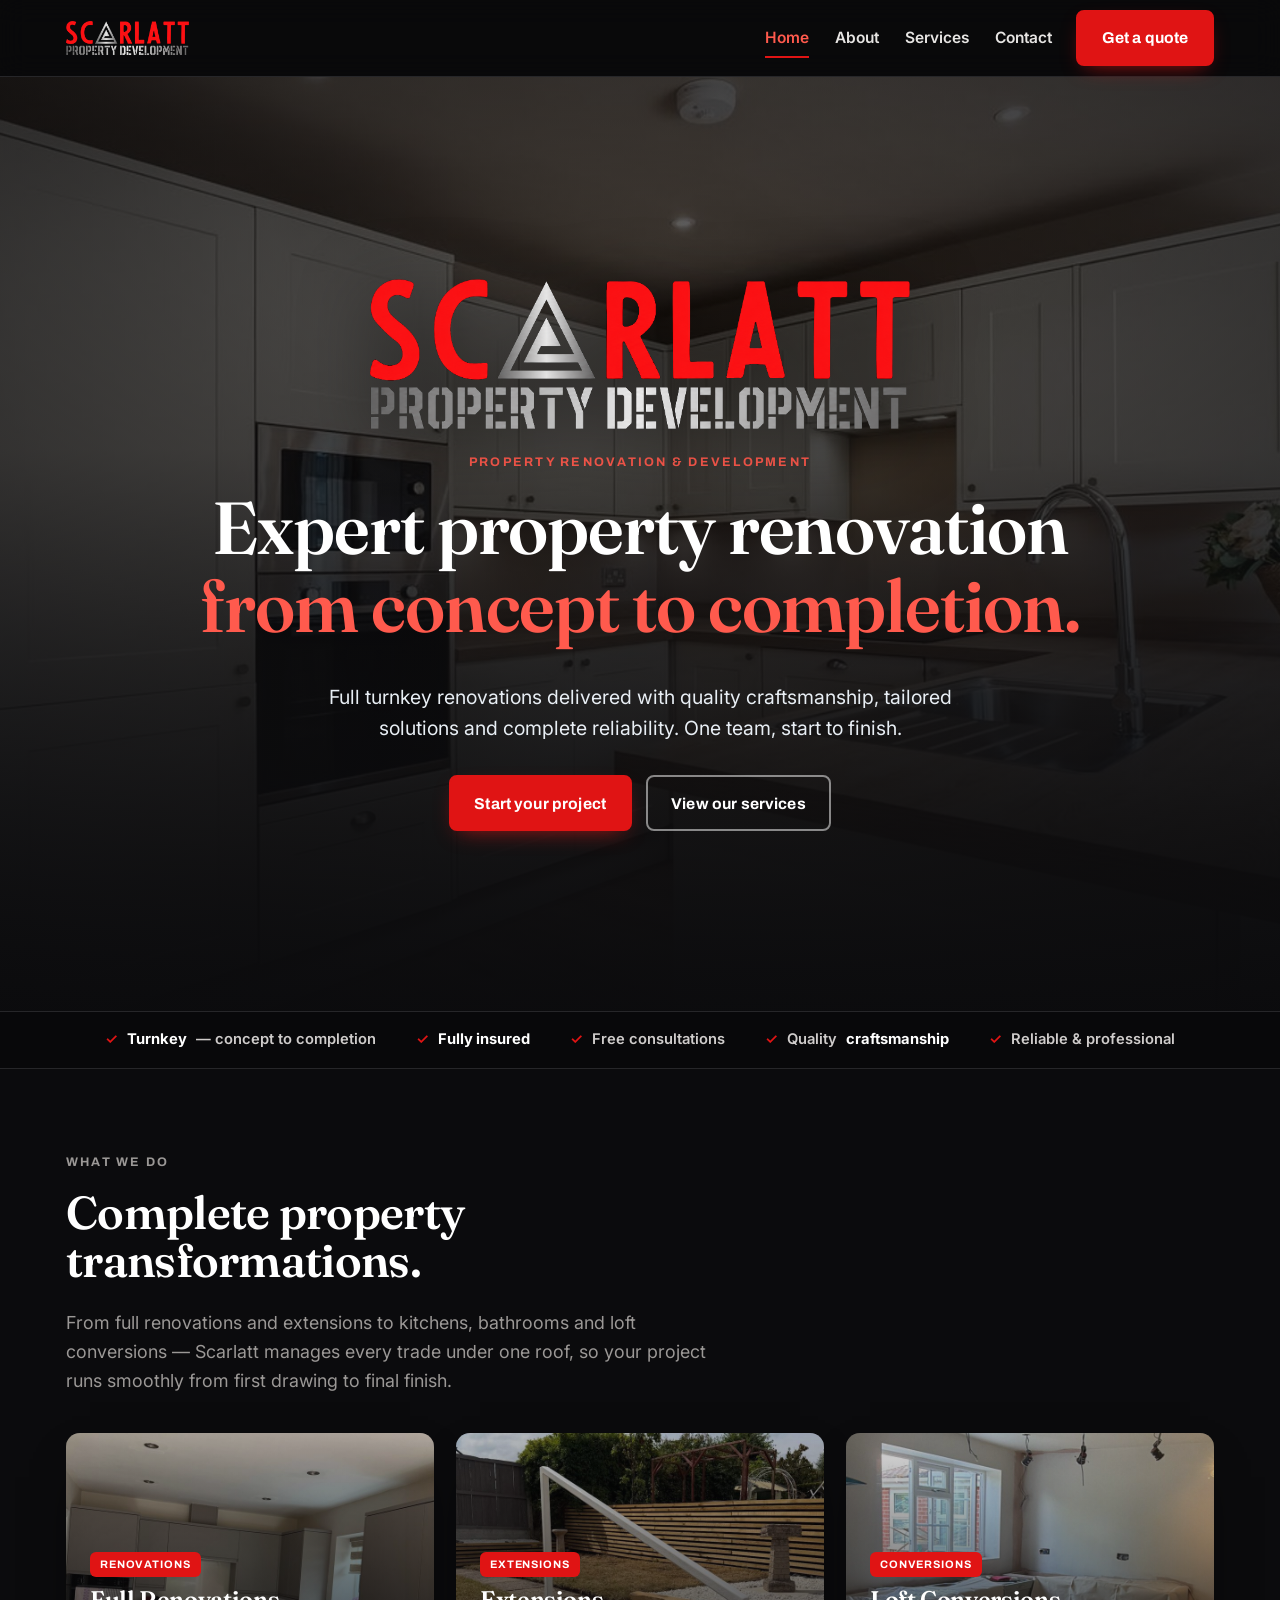
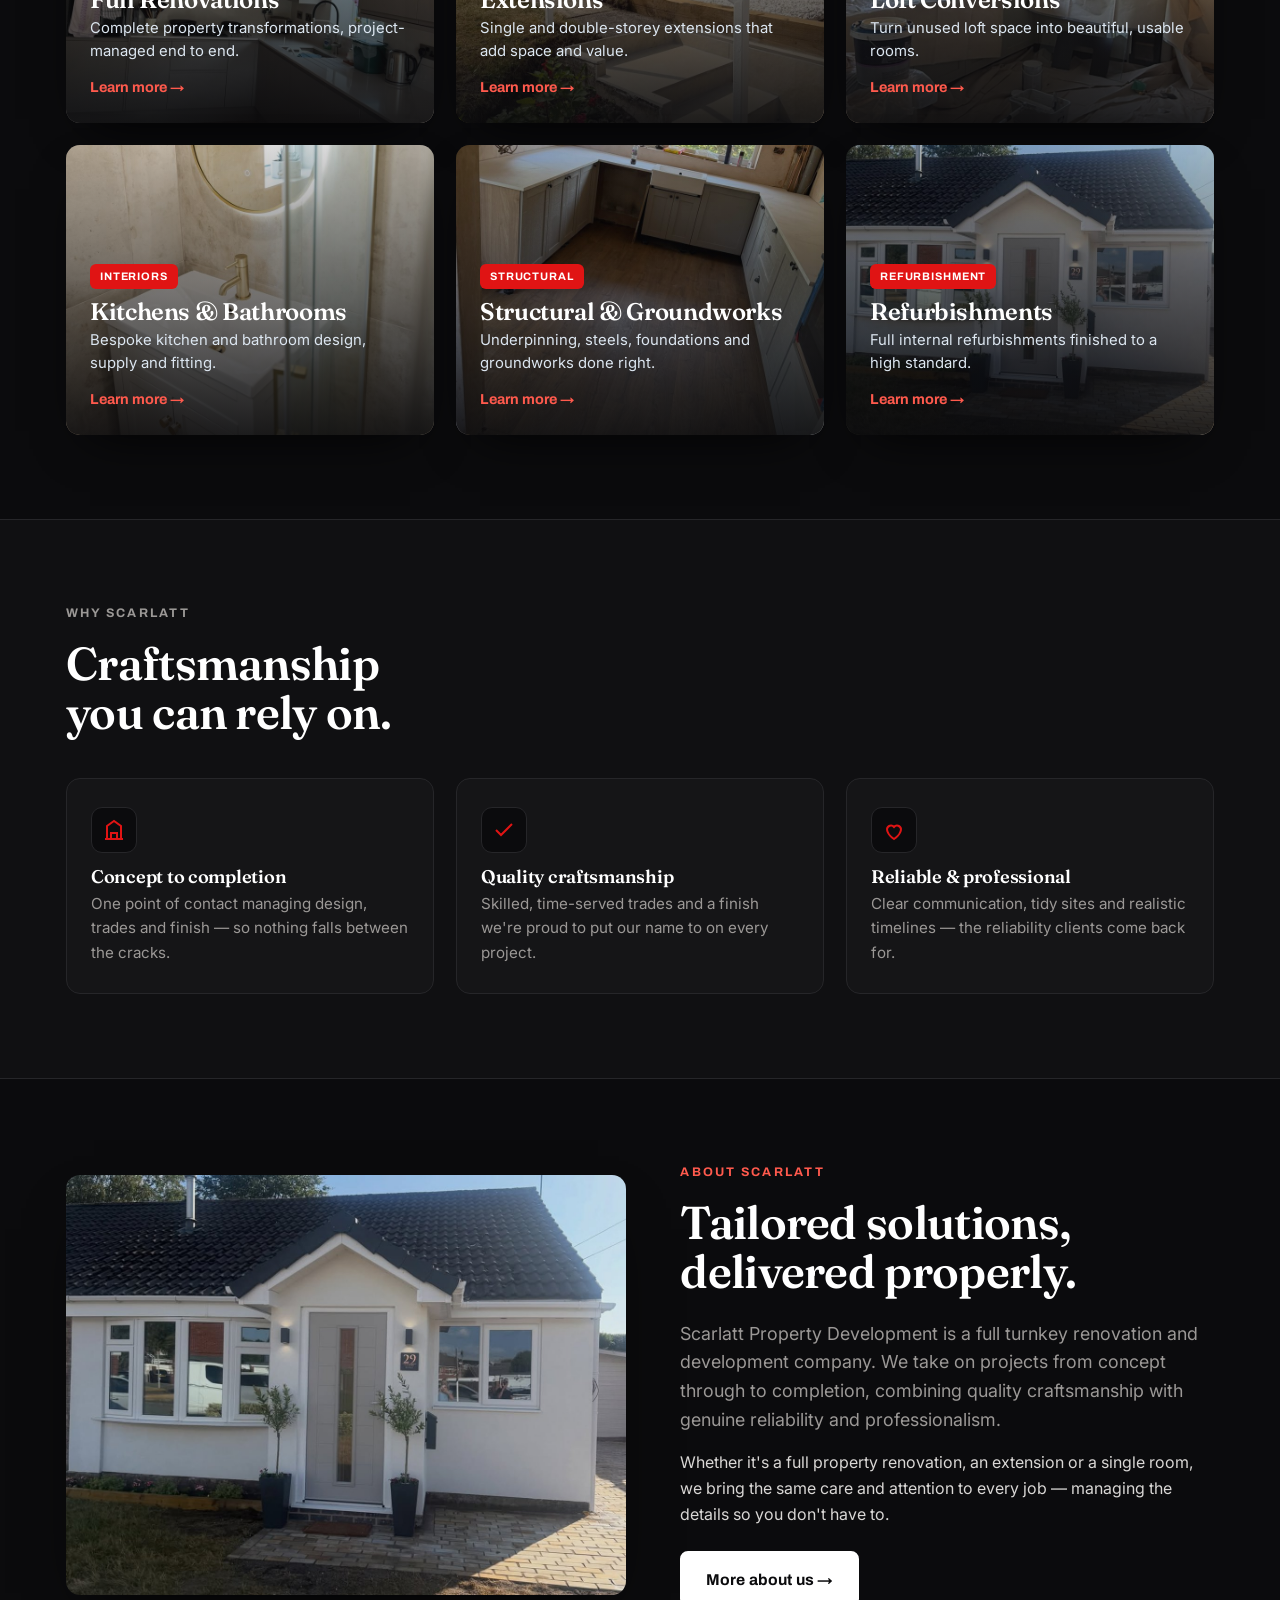
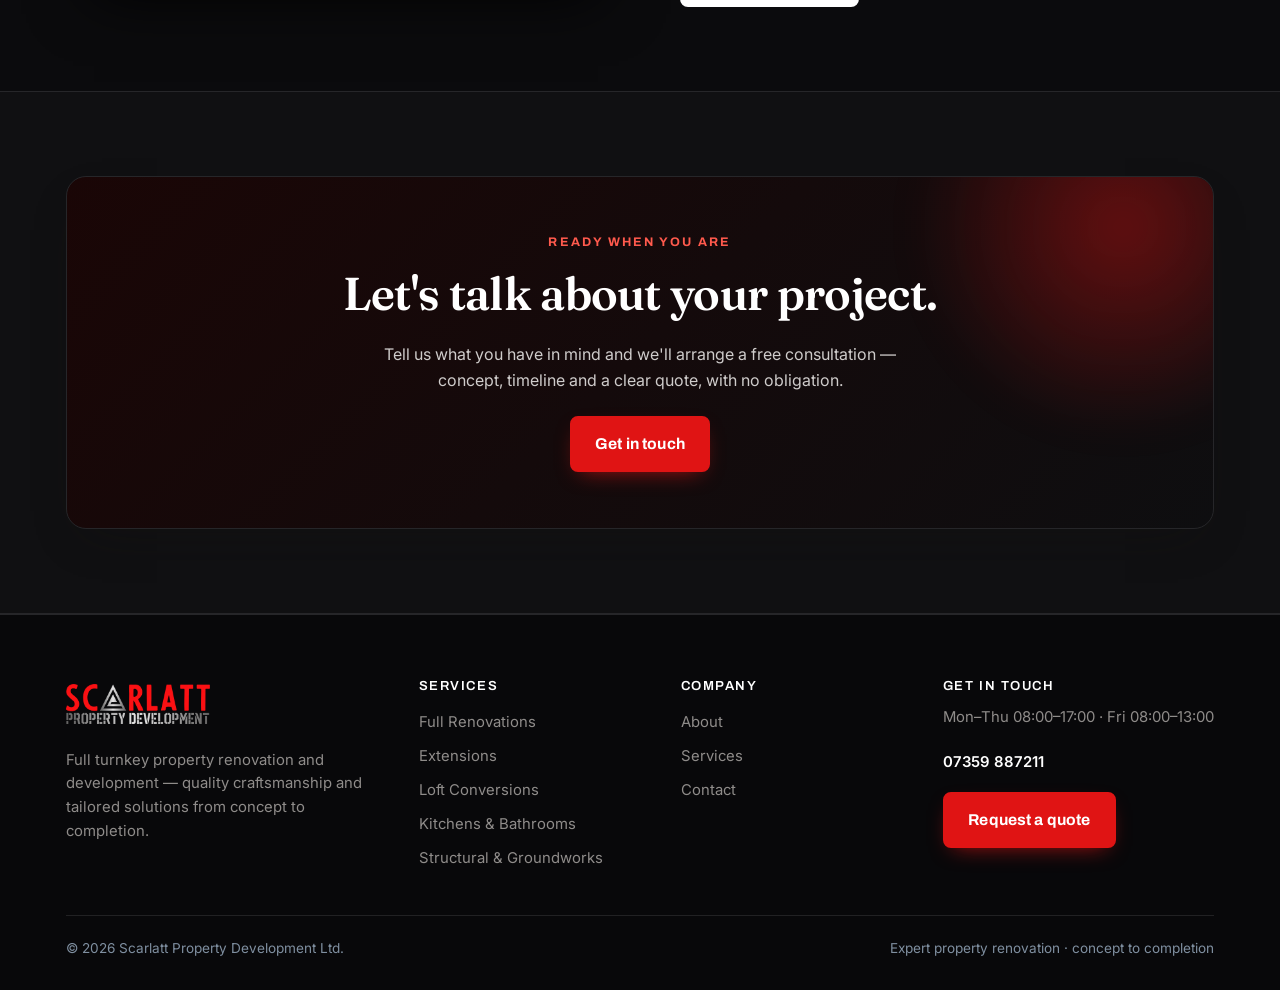
==== commit accf6601: "balanced headings + one-line hero Co-authored-by: Cursor <cursoragent@cursor.com>" ====
--- a/index.html
+++ b/index.html
@@ -30,7 +30,7 @@
  <div class="hero-inner">
    <img class="hero-logo-img" src="assets/logo.png" alt="Scarlatt Property Development">
    <p class="eyebrow" data-reveal>Property renovation &amp; development</p>
-   <h1 data-reveal class="d1">Expert property renovation — <span class="accent">from concept to completion.</span></h1>
+   <h1 data-reveal class="d1">Expert property renovation<br><span class="accent">from concept to completion.</span></h1>
    <p class="lead" data-reveal>Full turnkey renovations delivered with quality craftsmanship, tailored solutions and complete reliability. One team, start to finish.</p>
    <div class="cta-row d2" data-reveal>
      <a class="btn btn-amber" href="contact.html">Start your project</a>
--- a/css/site.css
+++ b/css/site.css
@@ -394,3 +394,11 @@
 footer .brandlogo img{height:40px;margin-bottom:6px}
 .hero-logo-img{width:min(540px,84vw);height:auto;margin:0 auto 24px;filter:drop-shadow(0 14px 34px rgba(0,0,0,.65));animation:floatlogo 6s ease-in-out infinite}
 @media(max-width:820px){.brandlogo img{height:30px}.hero-logo-img{width:min(360px,80vw)}}
+
+/* hero headline: keep accent phrase on one line */
+.hero.centered h1{max-width:26ch}
+.hero h1 .accent{white-space:nowrap}
+@media(max-width:620px){.hero.centered h1{max-width:18ch}.hero h1 .accent{white-space:normal}}
+
+/* balanced heading line-breaks — no orphaned words */
+h1,h2,h3{text-wrap:balance}
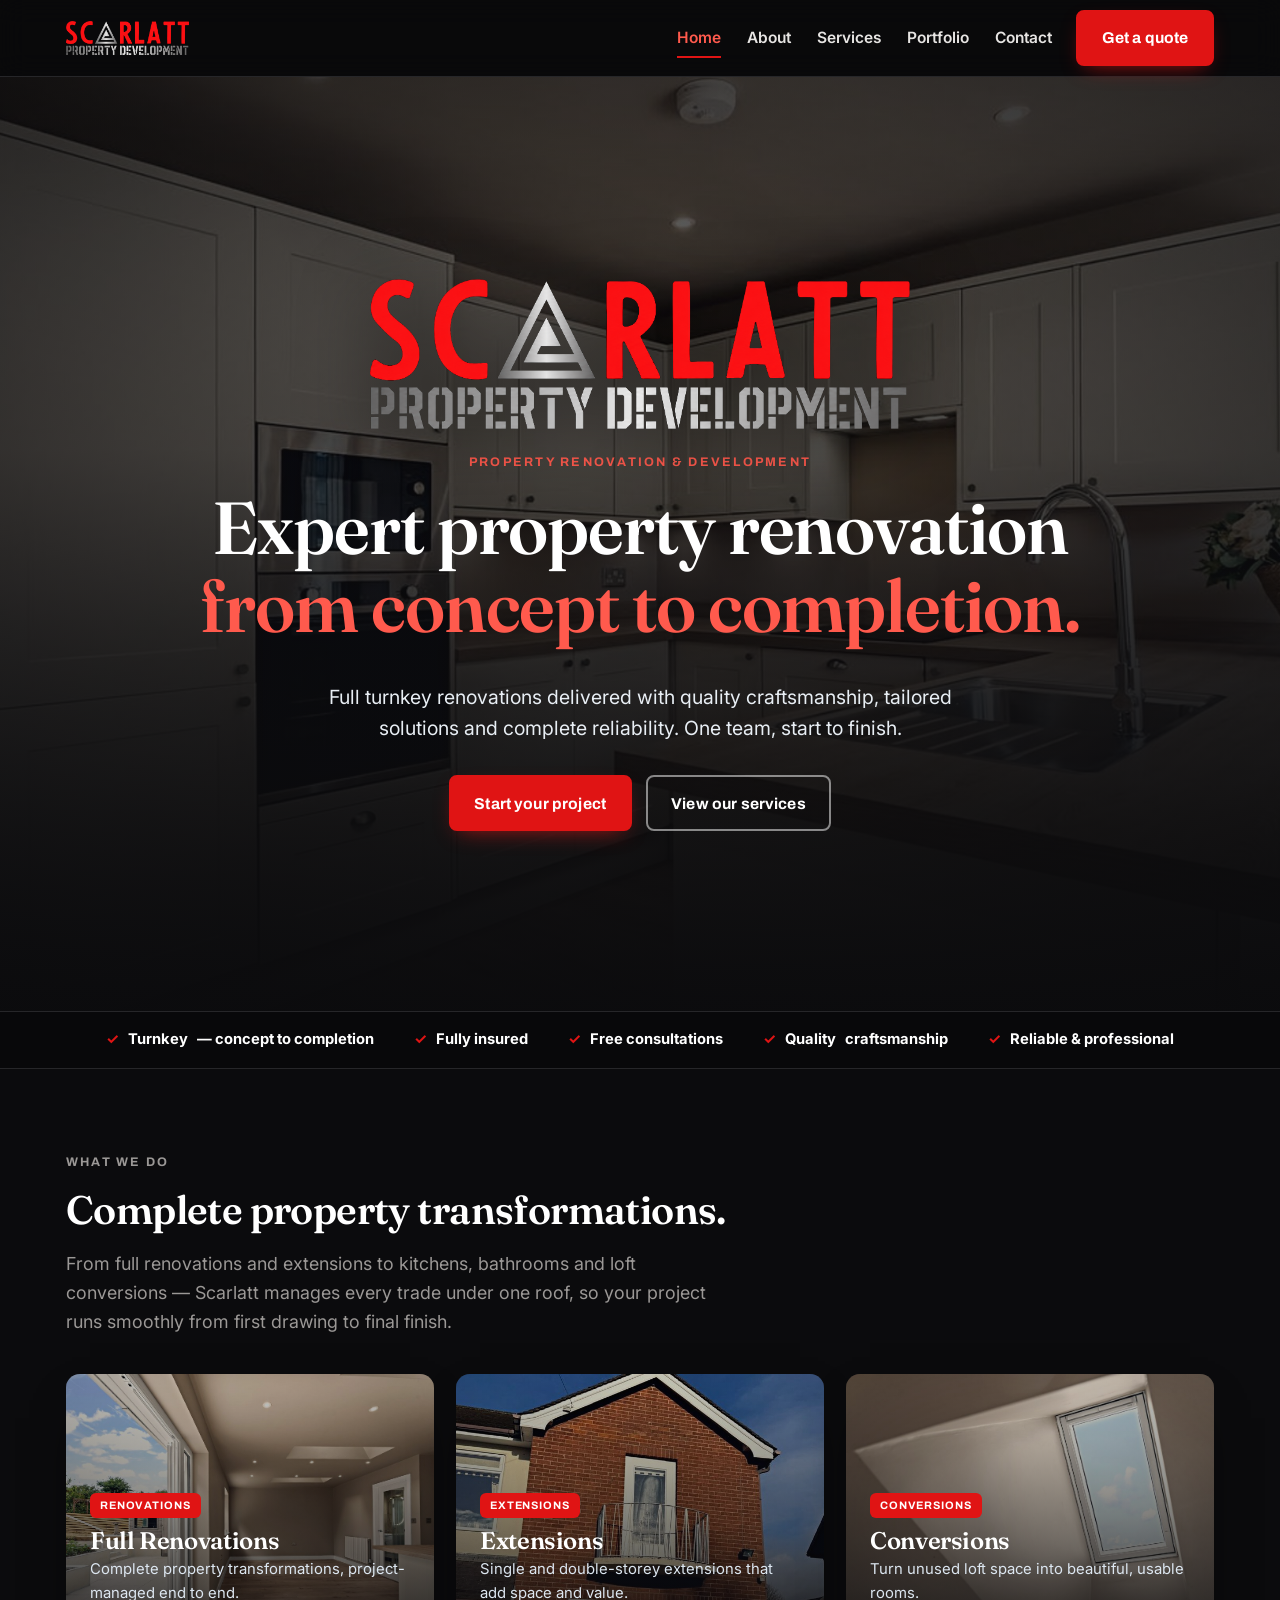
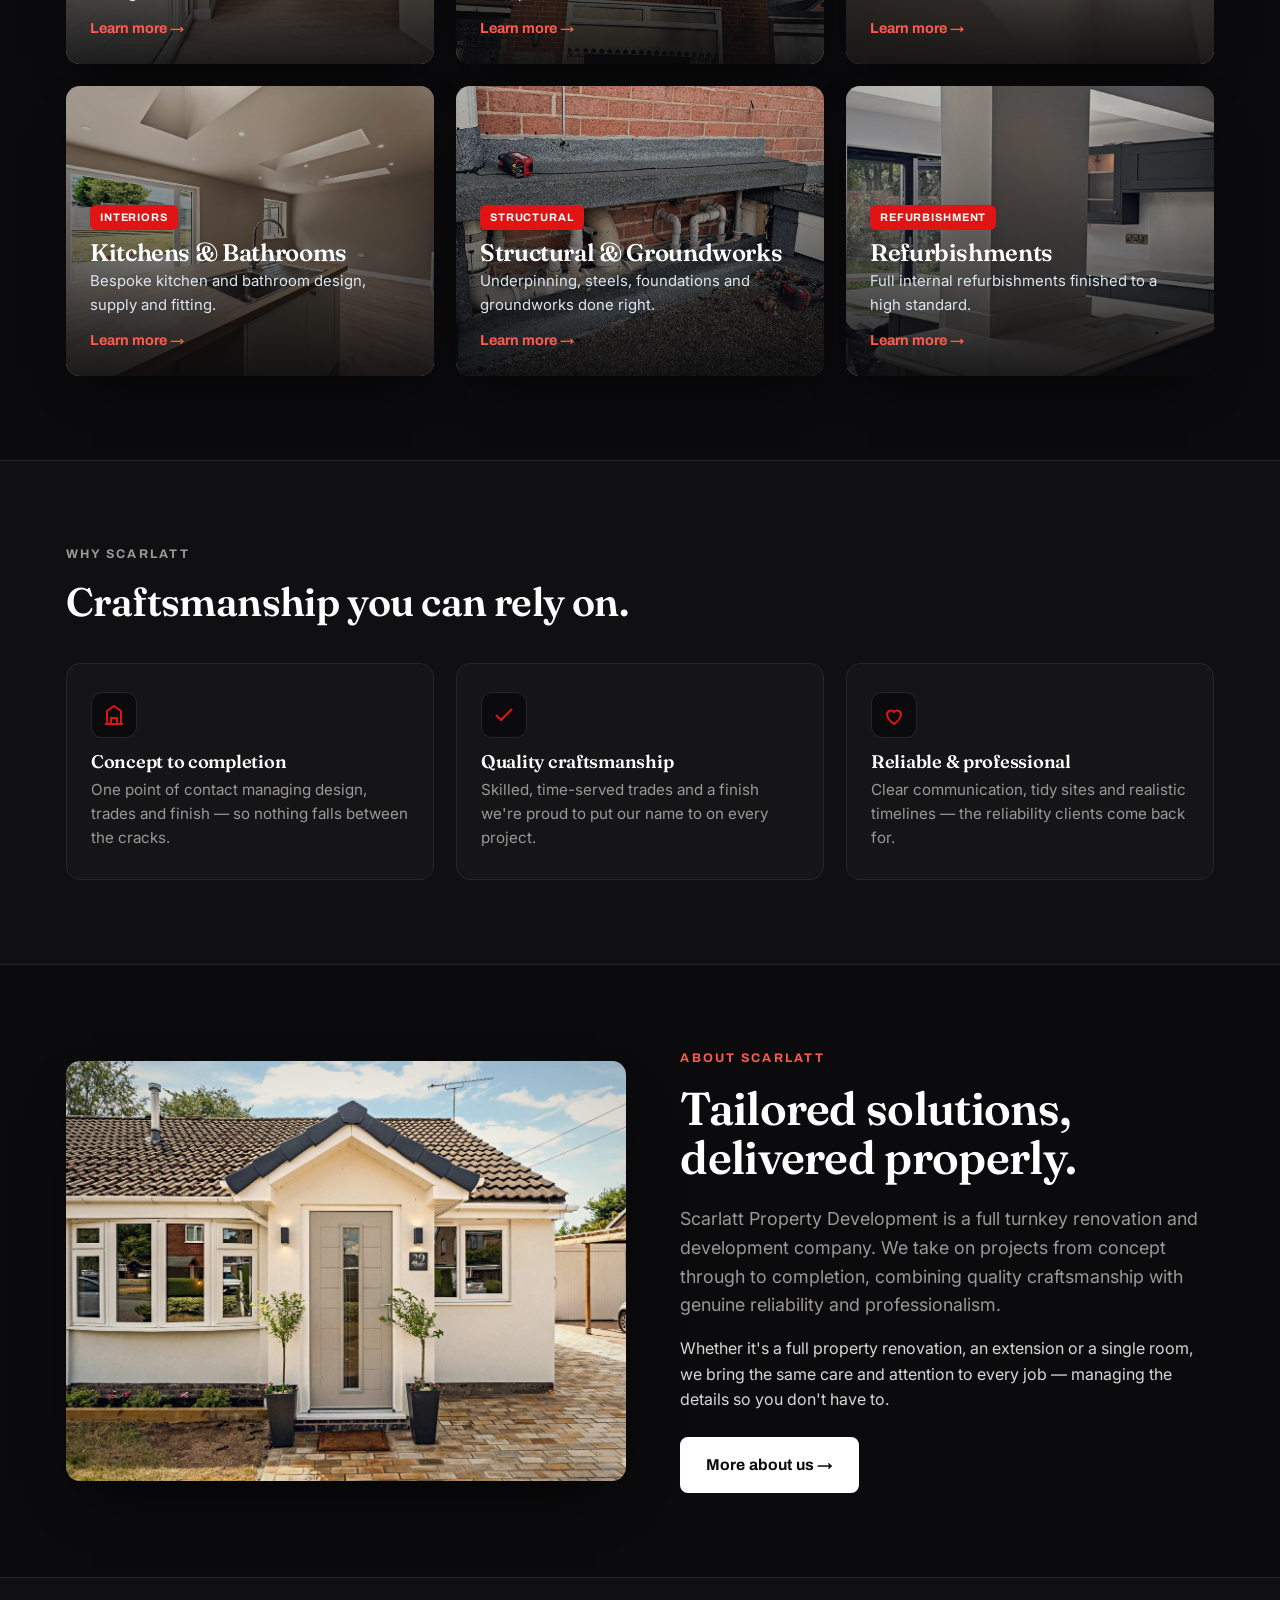
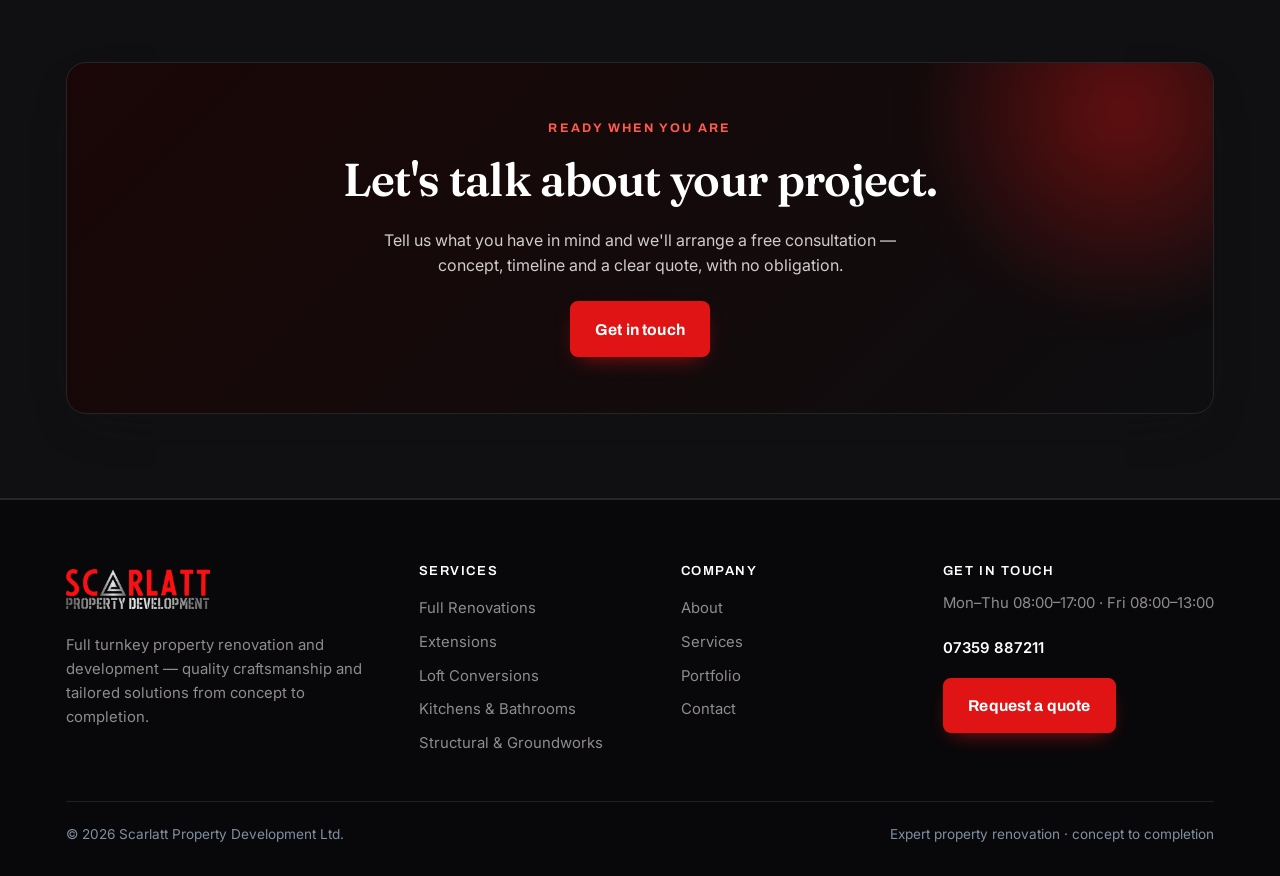
==== commit 4b49a5d3: "Add portfolio pages + graded landing visuals Co-authored-by: Cursor <cursoragent@cursor.com>" ====
--- a/index.html
+++ b/index.html
@@ -14,14 +14,14 @@
    <a href="index.html" class="active">Home</a>
    <a href="about.html">About</a>
    <a href="services.html">Services</a>
-   <a href="contact.html">Contact</a>
+   <a href="portfolio.html">Portfolio</a><a href="contact.html">Contact</a>
  </div>
  <div class="nav-cta"><a class="btn btn-amber" href="contact.html">Get a quote</a></div>
  <button class="burger" data-mm-open aria-label="Menu"><span></span><span></span><span></span></button>
 </nav></header>
 <div class="mm-back" data-mm-close></div>
 <aside class="mobile-menu"><button class="mm-close" data-mm-close aria-label="Close">&times;</button>
- <a href="index.html" class="active">Home</a><a href="about.html">About</a><a href="services.html">Services</a><a href="contact.html">Contact</a>
+ <a href="index.html" class="active">Home</a><a href="about.html">About</a><a href="services.html">Services</a><a href="portfolio.html">Portfolio</a><a href="contact.html">Contact</a>
  <a class="btn btn-amber" href="contact.html">Get a quote</a>
 </aside>
 
@@ -53,7 +53,7 @@
  <div class="cat-grid">
    <a data-reveal class="cat-card" href="services.html#renovations"><img src="assets/card1.jpg" alt="Full property renovations"><div class="cc-body"><span class="badge">Renovations</span><h3>Full Renovations</h3><p>Complete property transformations, project-managed end to end.</p><div class="go">Learn more &rarr;</div></div></a>
    <a data-reveal class="cat-card" href="services.html#extensions"><img src="assets/card2.jpg" alt="House extensions"><div class="cc-body"><span class="badge">Extensions</span><h3>Extensions</h3><p>Single and double-storey extensions that add space and value.</p><div class="go">Learn more &rarr;</div></div></a>
-   <a data-reveal class="cat-card" href="services.html#lofts"><img src="assets/card3.jpg" alt="Loft conversions"><div class="cc-body"><span class="badge">Conversions</span><h3>Loft Conversions</h3><p>Turn unused loft space into beautiful, usable rooms.</p><div class="go">Learn more &rarr;</div></div></a>
+   <a data-reveal class="cat-card" href="services.html#lofts"><img src="assets/card3.jpg" alt="Conversions"><div class="cc-body"><span class="badge">Conversions</span><h3>Conversions</h3><p>Turn unused loft space into beautiful, usable rooms.</p><div class="go">Learn more &rarr;</div></div></a>
    <a data-reveal class="cat-card" href="services.html#kitchens"><img src="assets/card4.jpg" alt="Kitchens and bathrooms"><div class="cc-body"><span class="badge">Interiors</span><h3>Kitchens &amp; Bathrooms</h3><p>Bespoke kitchen and bathroom design, supply and fitting.</p><div class="go">Learn more &rarr;</div></div></a>
    <a data-reveal class="cat-card" href="services.html#structural"><img src="assets/card5.jpg" alt="Structural work and groundworks"><div class="cc-body"><span class="badge">Structural</span><h3>Structural &amp; Groundworks</h3><p>Underpinning, steels, foundations and groundworks done right.</p><div class="go">Learn more &rarr;</div></div></a>
    <a data-reveal class="cat-card" href="services.html#refurb"><img src="assets/card6.jpg" alt="Property refurbishments"><div class="cc-body"><span class="badge">Refurbishment</span><h3>Refurbishments</h3><p>Full internal refurbishments finished to a high standard.</p><div class="go">Learn more &rarr;</div></div></a>
@@ -89,7 +89,7 @@
    <div class="fbrand"><a class="brandlogo" href="index.html" aria-label="Scarlatt Property Development home"><img src="assets/logo.png" alt="Scarlatt Property Development"></a>
      <p>Full turnkey property renovation and development — quality craftsmanship and tailored solutions from concept to completion.</p></div>
    <div><h4>Services</h4><a href="services.html#renovations">Full Renovations</a><a href="services.html#extensions">Extensions</a><a href="services.html#lofts">Loft Conversions</a><a href="services.html#kitchens">Kitchens &amp; Bathrooms</a><a href="services.html#structural">Structural &amp; Groundworks</a></div>
-   <div><h4>Company</h4><a href="about.html">About</a><a href="services.html">Services</a><a href="contact.html">Contact</a></div>
+   <div><h4>Company</h4><a href="about.html">About</a><a href="services.html">Services</a><a href="portfolio.html">Portfolio</a><a href="contact.html">Contact</a></div>
    <div><h4>Get in touch</h4><p>Mon–Thu 08:00–17:00 · Fri 08:00–13:00</p><a href="tel:07359887211" style="color:#fff;font-weight:600">07359 887211</a><a class="btn btn-amber" href="contact.html" style="margin-top:12px">Request a quote</a></div>
  </div>
  <div class="foot-bot"><span>&copy; 2026 Scarlatt Property Development Ltd.</span><span>Expert property renovation · concept to completion</span></div>
--- a/css/site.css
+++ b/css/site.css
@@ -80,7 +80,7 @@
 .edge-decor .gtop{position:fixed;left:0;right:0;top:74px;height:66px;width:100%}
 @media(max-width:1240px){.edge-decor{display:none}}
 .trust-strip{background:var(--navy2);color:#dbe6f0}
-.trust-strip .wrap{display:flex;flex-wrap:wrap;gap:14px 40px;padding:16px 26px;justify-content:center;font-size:.92rem;font-weight:600}
+.trust-strip .wrap{display:flex;flex-wrap:wrap;gap:14px 40px;padding:16px 26px;justify-content:center;font-size:.92rem;font-weight:700}
 .trust-strip b{color:#fff}
 .trust-strip span{display:inline-flex;align-items:center;gap:9px}
 .trust-strip .dot{color:var(--brand)}
@@ -227,12 +227,12 @@
  .prod-grid{grid-template-columns:repeat(2,1fr)}
  section{padding:60px 0}
  .cta-band{padding:38px 24px}
- .mobile-menu{display:block;position:fixed;inset:0 0 0 auto;width:min(84vw,340px);background:#fff;z-index:200;transform:translateX(105%);transition:.28s;padding:26px;box-shadow:-20px 0 50px -20px rgba(0,0,0,.4);overflow:auto}
+ .mobile-menu{display:block;position:fixed;inset:0 0 0 auto;width:min(84vw,340px);background:var(--bg);border-left:1px solid var(--line);z-index:200;transform:translateX(105%);transition:.28s;padding:26px;box-shadow:-20px 0 50px -20px rgba(0,0,0,.7);overflow:auto}
  .mm-on .mobile-menu{transform:none}
  .mm-back{position:fixed;inset:0;background:rgba(8,18,30,.5);z-index:150;opacity:0;pointer-events:none;transition:.28s}
  .mm-on .mm-back{opacity:1;pointer-events:auto}
  .mobile-menu a{display:block;font-family:'Archivo';font-weight:700;font-size:1.15rem;padding:14px 0;border-bottom:1px solid var(--line);color:var(--ink)}
- .mobile-menu .btn{margin-top:18px;width:100%;justify-content:center}
+ .mobile-menu a.btn{display:flex;align-items:center;justify-content:center;text-align:center;margin-top:18px;width:100%;border-bottom:0}
  .mm-close{background:none;border:0;font-size:1.6rem;cursor:pointer;float:right;color:var(--muted)}
 }
 @media(max-width:820px){
@@ -345,8 +345,8 @@
 .soc-row a{background:#0b0b0d;border:1px solid var(--line)} .soc-row a:hover{background:var(--brand);border-color:var(--brand)}
 .form-note,.sec-head p{color:var(--muted)}
 /* trust strip → red hairline on black */
-.trust-strip{background:#08080a;border-top:1px solid var(--line);border-bottom:1px solid var(--line);color:#cfcccb}
-.trust-strip b{color:#fff} .trust-strip .dot{color:var(--brand)}
+.trust-strip{background:#08080a;border-top:1px solid var(--line);border-bottom:1px solid var(--line);color:#fff}
+.trust-strip b{color:#fff;font-weight:700} .trust-strip .dot{color:var(--brand)}
 /* cta band → red gradient glow */
 .cta-band{background:linear-gradient(135deg,#1a0606,#0e0e10);border:1px solid var(--line);position:relative;overflow:hidden}
 .cta-band::before{content:"";position:absolute;width:420px;height:420px;right:-120px;top:-160px;background:radial-gradient(circle,rgba(224,20,20,.4),transparent 70%);filter:blur(20px)}
@@ -402,3 +402,159 @@
 
 /* balanced heading line-breaks — no orphaned words */
 h1,h2,h3{text-wrap:balance}
+
+/* full-width section headings on one line (desktop) */
+@media(min-width:820px){ .sec-head h2{white-space:nowrap} }
+@media(min-width:820px){ .sec-head h2{font-size:clamp(1.7rem,3.1vw,2.6rem)} }
+
+/* ============================================================
+   PORTFOLIO SPLIT
+   ============================================================ */
+.portfolio-split{display:flex;min-height:calc(100vh - 76px)}
+.pf-half{position:relative;flex:1 1 50%;display:flex;align-items:center;justify-content:center;text-align:center;overflow:hidden;color:#fff;text-decoration:none;transition:flex-grow .6s cubic-bezier(.4,0,.2,1)}
+.pf-img{position:absolute;inset:0;background-size:cover;background-position:center;transform:scale(1.03);transition:filter .55s ease,transform .8s ease;z-index:0}
+.pf-half::after{content:"";position:absolute;inset:0;background:linear-gradient(180deg,rgba(11,11,13,.5) 0%,rgba(11,11,13,.74) 100%);transition:background .45s ease;z-index:1}
+.pf-half .pf-c{position:relative;z-index:2;padding:28px;max-width:none;display:flex;flex-direction:column;align-items:center}
+.pf-eyebrow{font-family:'Inter',sans-serif;font-weight:600;letter-spacing:.34em;text-transform:uppercase;font-size:.72rem;color:var(--brand-l);display:block;margin-bottom:14px}
+.pf-half h2{font-family:'Fraunces','Georgia',serif;font-weight:600;font-size:clamp(1.55rem,3vw,2.9rem);color:#fff;line-height:1.05;margin:0;white-space:nowrap;transition:color .4s ease}
+.pf-half p{color:#d7d4d3;margin-top:14px;font-size:1rem;opacity:.92;max-width:32ch;margin-left:auto;margin-right:auto}
+.pf-cta{display:inline-flex;align-items:center;gap:9px;margin-top:24px;font-family:'Inter',sans-serif;font-weight:600;letter-spacing:.14em;text-transform:uppercase;font-size:.76rem;color:#fff;border-bottom:2px solid rgba(255,255,255,.35);padding-bottom:5px;transition:.3s}
+.pf-cta svg{width:16px;height:16px;transition:transform .3s}
+.pf-half:first-child{border-right:1px solid rgba(255,255,255,.14)}
+@media(hover:hover){
+ .pf-half:hover{flex-grow:1.28}
+ .pf-half:hover .pf-img{filter:blur(7px);transform:scale(1.12)}
+ .pf-half:hover::after{background:linear-gradient(180deg,rgba(11,11,13,.42) 0%,rgba(11,11,13,.62) 100%)}
+ .pf-half:hover h2{color:var(--brand-l)}
+ .pf-half:hover .pf-cta{border-color:var(--brand-l);color:var(--brand-l)}
+ .pf-half:hover .pf-cta svg{transform:translateX(5px)}
+}
+@media(max-width:800px){
+ .portfolio-split{flex-direction:column;min-height:0}
+ .pf-half{min-height:58vh}
+ .pf-half:first-child{border-right:0;border-bottom:1px solid rgba(255,255,255,.14)}
+}
+
+/* ============================================================
+   PORTFOLIO — PROPERTY GRID + DETAIL + GALLERY LIGHTBOX
+   ============================================================ */
+.pf-intro{padding:64px 0 8px;text-align:center}
+.pf-intro .crumb{color:#9b9896;font-size:.9rem;margin-bottom:10px}
+.pf-intro .crumb a:hover{color:var(--brand-l)}
+.pf-intro h1{color:#fff}
+.pf-intro p{color:#cfcccb;max-width:56ch;margin:12px auto 0}
+/* property grid (square cards) */
+.prop-grid{display:grid;grid-template-columns:repeat(3,1fr);gap:22px}
+@media(max-width:900px){.prop-grid{grid-template-columns:1fr 1fr}}
+@media(max-width:560px){.prop-grid{grid-template-columns:1fr}}
+.prop-card{position:relative;display:block;border-radius:14px;overflow:hidden;aspect-ratio:1/1;box-shadow:var(--shadow);background:var(--surface)}
+.prop-card img{width:100%;height:100%;object-fit:cover;transition:transform .6s ease}
+.prop-card::after{content:"";position:absolute;inset:0;background:linear-gradient(180deg,rgba(11,11,13,.05) 40%,rgba(11,11,13,.55) 70%,rgba(11,11,13,.9) 100%);transition:.4s}
+.prop-card:hover img{transform:scale(1.07)}
+.prop-card .pc{position:absolute;left:0;right:0;bottom:0;z-index:2;padding:24px}
+.prop-card .status{display:inline-block;background:var(--brand);color:#fff;font-family:'Archivo',sans-serif;font-weight:700;font-size:.64rem;letter-spacing:.12em;text-transform:uppercase;padding:5px 11px;border-radius:6px;margin-bottom:10px}
+.prop-card h3{color:#fff;font-size:1.5rem;margin:0 0 4px}
+.prop-card .loc{color:#cfcccb;font-size:.92rem;margin:0}
+.prop-card .go{margin-top:10px;font-family:'Archivo';font-weight:700;color:var(--brand-l);font-size:.82rem;letter-spacing:.06em;text-transform:uppercase}
+/* property detail hero */
+.prop-hero{position:relative;min-height:84vh;display:flex;align-items:flex-end;overflow:hidden;background:var(--ink)}
+.prop-hero img.bg{position:absolute;inset:0;width:100%;height:100%;object-fit:cover}
+.prop-hero::after{content:"";position:absolute;inset:0;background:linear-gradient(180deg,rgba(11,11,13,.35) 0%,rgba(11,11,13,.5) 45%,rgba(11,11,13,.92) 100%)}
+.prop-hero .inner{position:relative;z-index:2;width:100%;max-width:1200px;margin:0 auto;padding:0 26px 56px;color:#fff}
+.prop-hero .crumb{color:#c9c6c4;font-size:.88rem;margin-bottom:12px}
+.prop-hero .crumb a:hover{color:var(--brand-l)}
+.prop-hero .status{display:inline-block;background:var(--brand);color:#fff;font-family:'Archivo',sans-serif;font-weight:700;font-size:.66rem;letter-spacing:.14em;text-transform:uppercase;padding:6px 12px;border-radius:6px;margin-bottom:14px}
+.prop-hero h1{color:#fff;margin:0}
+.prop-hero .sub{color:#e7e3e1;font-size:1.14rem;margin-top:10px}
+.prop-meta{display:flex;flex-wrap:wrap;gap:14px 30px;margin-top:22px}
+.prop-meta .m{display:flex;align-items:center;gap:10px;font-family:'Archivo',sans-serif;font-weight:700;color:#fff;font-size:.98rem}
+.prop-meta .m svg{width:22px;height:22px;color:var(--brand-l)}
+/* detail body */
+.prop-body{display:grid;grid-template-columns:1.7fr .9fr;gap:48px;align-items:start}
+@media(max-width:900px){.prop-body{grid-template-columns:1fr;gap:30px}}
+.prop-copy h2{color:#fff;margin-top:0}
+.prop-copy h3{color:#fff;margin:28px 0 10px;font-size:1.3rem}
+.prop-copy p{color:var(--text)}
+.spec-card{background:var(--surface);border:1px solid var(--line);border-radius:14px;padding:26px;position:sticky;top:96px}
+.spec-card h4{color:#fff;font-family:'Archivo',sans-serif;font-size:.8rem;letter-spacing:.14em;text-transform:uppercase;margin:0 0 14px}
+.spec-card ul{list-style:none;margin:0;padding:0}
+.spec-card li{display:flex;justify-content:space-between;gap:14px;padding:11px 0;border-bottom:1px solid var(--line);font-size:.95rem;color:var(--text)}
+.spec-card li:last-child{border-bottom:0}
+.spec-card li b{color:#fff;font-weight:600;text-align:right}
+.feat-list{list-style:none;margin:14px 0 0;padding:0;display:grid;gap:10px}
+.feat-list li{display:flex;gap:11px;align-items:flex-start;color:var(--text)}
+.feat-list svg{width:19px;height:19px;color:var(--brand);flex:0 0 auto;margin-top:3px}
+/* gallery */
+.gallery{columns:3;column-gap:14px;margin-top:8px}
+@media(max-width:900px){.gallery{columns:2}}
+@media(max-width:560px){.gallery{columns:1}}
+.gallery button{display:block;width:100%;margin:0 0 14px;padding:0;border:0;background:none;cursor:pointer;border-radius:10px;overflow:hidden;break-inside:avoid}
+.gallery img{width:100%;display:block;border-radius:10px;transition:.4s;filter:brightness(.95)}
+.gallery button:hover img{filter:brightness(1.08)}
+/* floorplan */
+.floorplan-wrap{background:#fff;border-radius:14px;padding:24px;max-width:760px;margin:0 auto}
+.floorplan-wrap img{width:100%}
+/* lightbox */
+.lb{position:fixed;inset:0;z-index:300;background:rgba(6,6,8,.94);display:none;align-items:center;justify-content:center;padding:40px}
+.lb.on{display:flex}
+.lb img{max-width:92vw;max-height:86vh;object-fit:contain;border-radius:6px;box-shadow:0 30px 80px -20px #000}
+.lb .lb-close{position:absolute;top:20px;right:26px;background:none;border:0;color:#fff;font-size:2.4rem;cursor:pointer;line-height:1;opacity:.85}
+.lb .lb-close:hover{opacity:1}
+.lb .lb-nav{position:absolute;top:50%;transform:translateY(-50%);background:rgba(255,255,255,.08);border:1px solid rgba(255,255,255,.25);color:#fff;width:54px;height:54px;border-radius:50%;font-size:1.6rem;cursor:pointer;display:grid;place-items:center;transition:.2s}
+.lb .lb-nav:hover{background:var(--brand);border-color:var(--brand)}
+.lb .lb-prev{left:22px}.lb .lb-next{right:22px}
+.lb .lb-count{position:absolute;bottom:24px;left:0;right:0;text-align:center;color:#cfcccb;font-family:'Archivo',sans-serif;font-size:.86rem;letter-spacing:.1em}
+@media(max-width:560px){.lb .lb-nav{width:44px;height:44px}}
+
+/* ===== EDITORIAL PROPERTY LAYOUT ===== */
+.prop-hero .inner{padding-bottom:64px}
+.prop-hero h1{font-size:clamp(2.6rem,6vw,4.6rem);line-height:1.02;letter-spacing:-.01em}
+.scroll-cue{position:absolute;left:50%;bottom:22px;transform:translateX(-50%);z-index:3;color:#fff;opacity:.6;animation:cueBob 2s ease-in-out infinite}
+.scroll-cue svg{width:26px;height:26px}
+@keyframes cueBob{0%,100%{transform:translateX(-50%) translateY(0)}50%{transform:translateX(-50%) translateY(7px)}}
+
+.lead-block{max-width:840px;margin:0 auto;text-align:center;padding:84px 24px 0}
+.lead-block .eyebrow{color:var(--brand-l)}
+.lead-block h2{color:#fff;font-size:clamp(1.9rem,3.6vw,3rem);line-height:1.12;margin:14px 0 22px}
+.lead-block p{color:var(--text);font-size:1.08rem;line-height:1.85;margin:0 auto 18px;max-width:70ch}
+
+.facts{display:flex;flex-wrap:wrap;justify-content:center;max-width:940px;margin:46px auto 0;border-top:1px solid var(--line);border-bottom:1px solid var(--line)}
+.facts .fact{flex:1 1 auto;min-width:120px;padding:26px 30px;text-align:center;border-left:1px solid var(--line)}
+.facts .fact:first-child{border-left:0}
+.facts .fact b{display:block;font-family:'Fraunces',serif;font-weight:600;font-size:1.7rem;color:#fff;line-height:1}
+.facts .fact span{display:block;margin-top:9px;font-family:'Archivo',sans-serif;font-weight:700;font-size:.68rem;letter-spacing:.14em;text-transform:uppercase;color:#9a9795}
+@media(max-width:640px){.facts .fact{flex-basis:33.33%;padding:20px 10px}.facts .fact:nth-child(4){border-left:0}}
+
+.feature-band{width:100%;margin:70px 0 0;padding:0;border:0;background:none;display:block;cursor:pointer;overflow:hidden}
+.feature-band img{width:100%;height:min(72vh,660px);object-fit:cover;display:block;transition:transform 1s ease}
+.feature-band:hover img{transform:scale(1.035)}
+.feature-cap{max-width:1200px;margin:14px auto 0;padding:0 26px;color:#8f8c8a;font-size:.86rem;font-style:italic}
+
+.chapter{margin-top:78px}
+.chapter:first-of-type{margin-top:68px}
+.chapter-head{display:flex;align-items:baseline;gap:16px;margin-bottom:24px;border-bottom:1px solid var(--line);padding-bottom:16px}
+.chapter-head .num{font-family:'Fraunces',serif;font-size:1.05rem;color:var(--brand-l);font-style:italic}
+.chapter-head h3{color:#fff;font-size:clamp(1.4rem,2.6vw,2rem);margin:0;flex:1}
+.chapter-head .cnt{font-family:'Archivo',sans-serif;font-weight:700;font-size:.7rem;letter-spacing:.12em;text-transform:uppercase;color:#8f8c8a}
+
+.showcase{display:grid;grid-template-columns:1fr 1fr;gap:16px}
+.showcase button{display:block;padding:0;border:0;background:var(--surface);border-radius:12px;overflow:hidden;cursor:pointer;aspect-ratio:4/3;position:relative}
+.showcase button.full{grid-column:1/-1;aspect-ratio:16/7}
+.showcase button img{width:100%;height:100%;object-fit:cover;display:block;transition:transform .7s ease,filter .4s}
+.showcase button:hover img{transform:scale(1.05)}
+.showcase button::after{content:"";position:absolute;inset:0;box-shadow:inset 0 0 0 1px rgba(255,255,255,.05);border-radius:12px;pointer-events:none}
+@media(max-width:640px){.showcase{grid-template-columns:1fr;gap:12px}.showcase button,.showcase button.full{aspect-ratio:4/3}}
+
+/* client-work placeholder */
+.cw-empty{max-width:620px;margin:20px auto;text-align:center;background:var(--surface);border:1px solid var(--line);border-radius:16px;padding:56px 40px}
+.cw-ic{width:64px;height:64px;margin:0 auto 22px;color:var(--brand-l);opacity:.9}
+.cw-ic svg{width:64px;height:64px}
+.cw-empty h2{color:#fff;margin:0 0 12px;font-size:1.7rem}
+.cw-empty p{color:var(--text);margin:0 auto;max-width:46ch;line-height:1.7}
+.cw-cta{display:flex;flex-wrap:wrap;gap:12px;justify-content:center;margin-top:26px}
+
+/* before section */
+.before-intro{max-width:720px;margin:0 0 26px}
+.before-intro h2{color:#fff;margin:8px 0 12px}
+.before-intro p{color:var(--text);line-height:1.75;margin:0}
+#before .showcase button img{filter:saturate(.92) brightness(.96)}
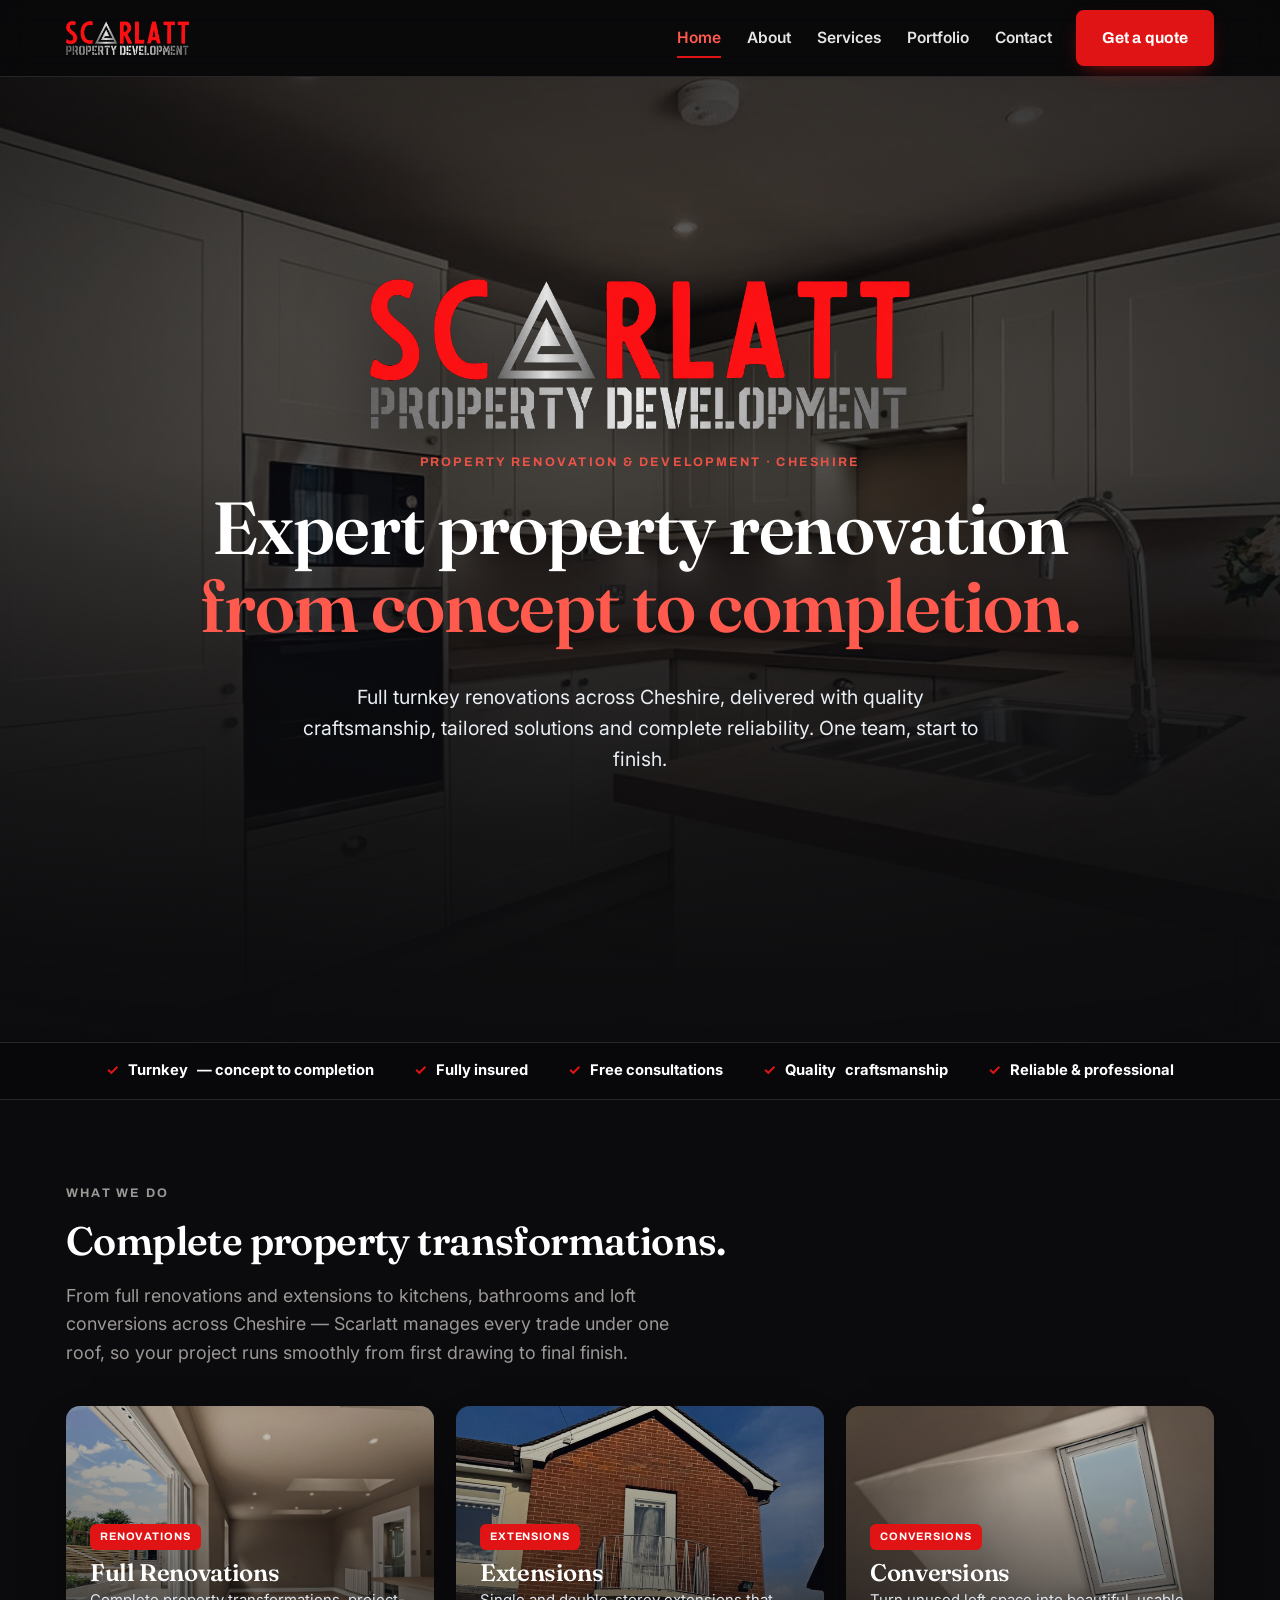
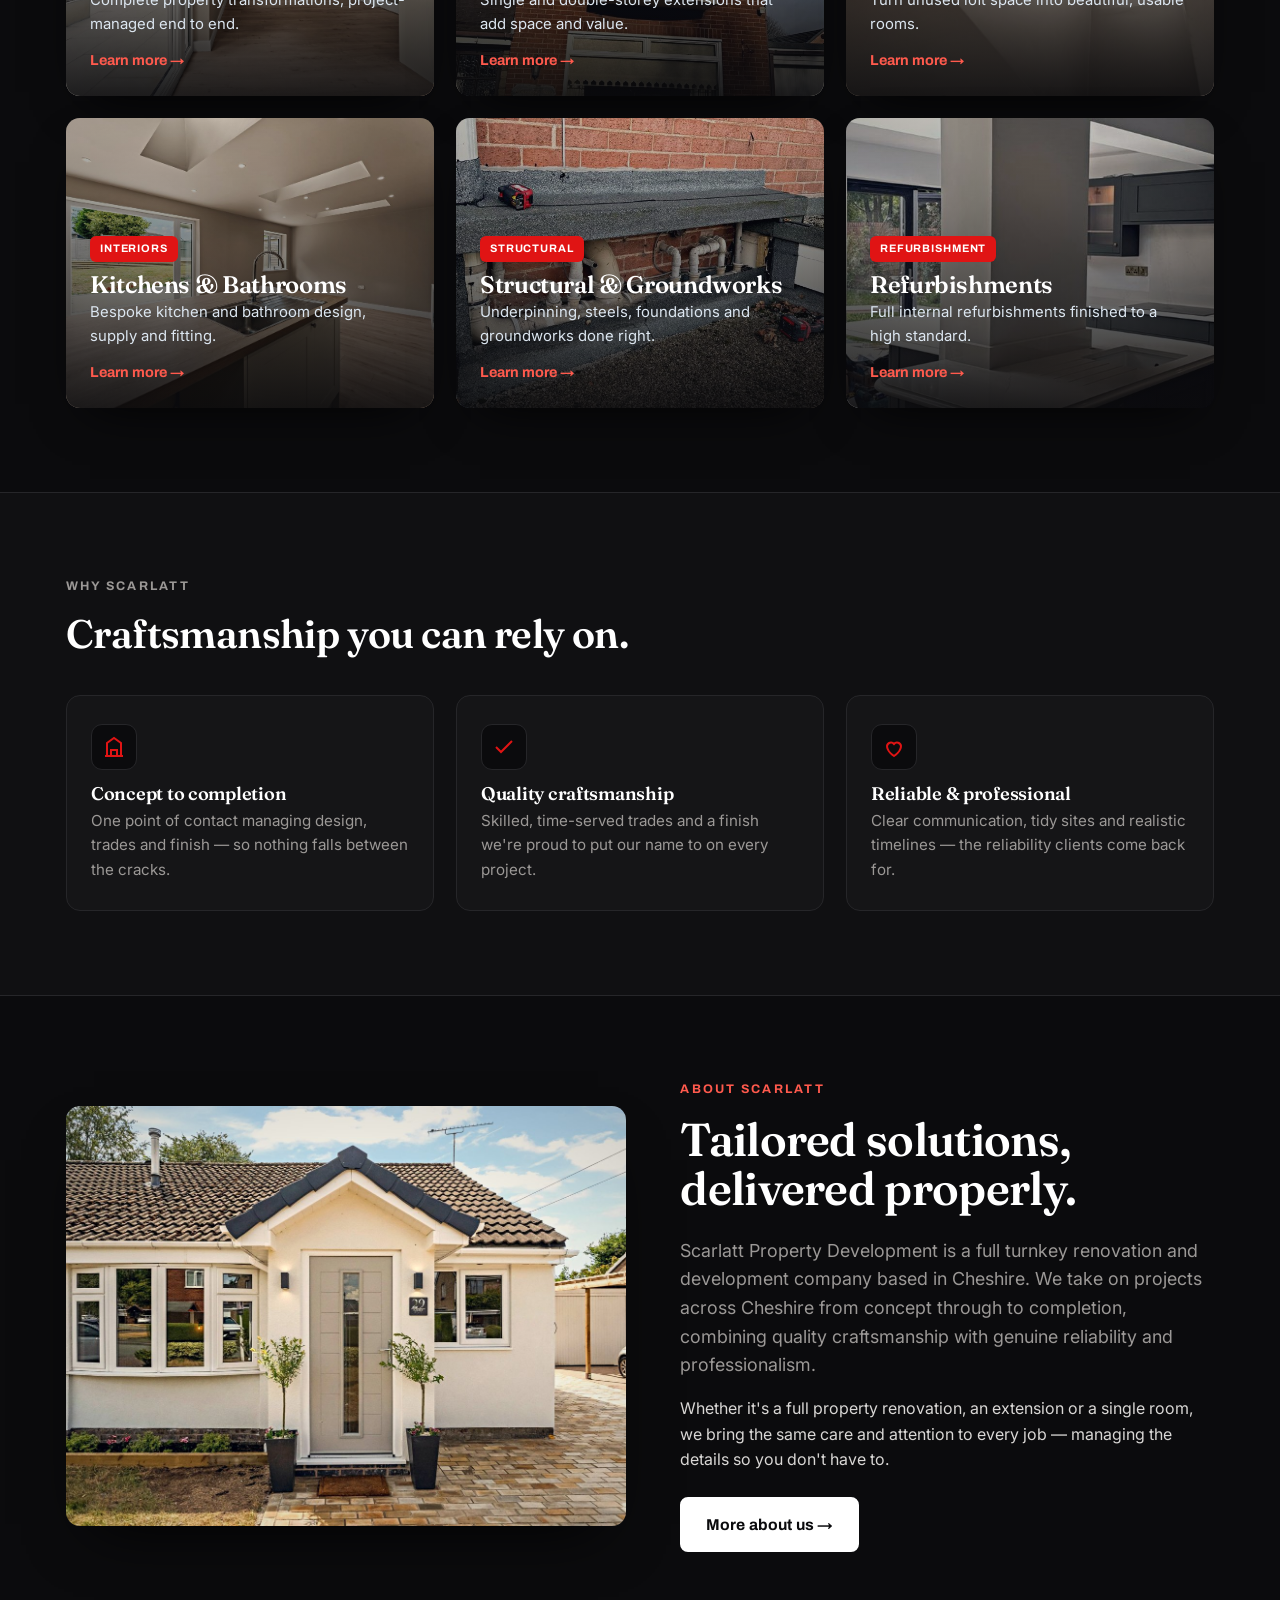
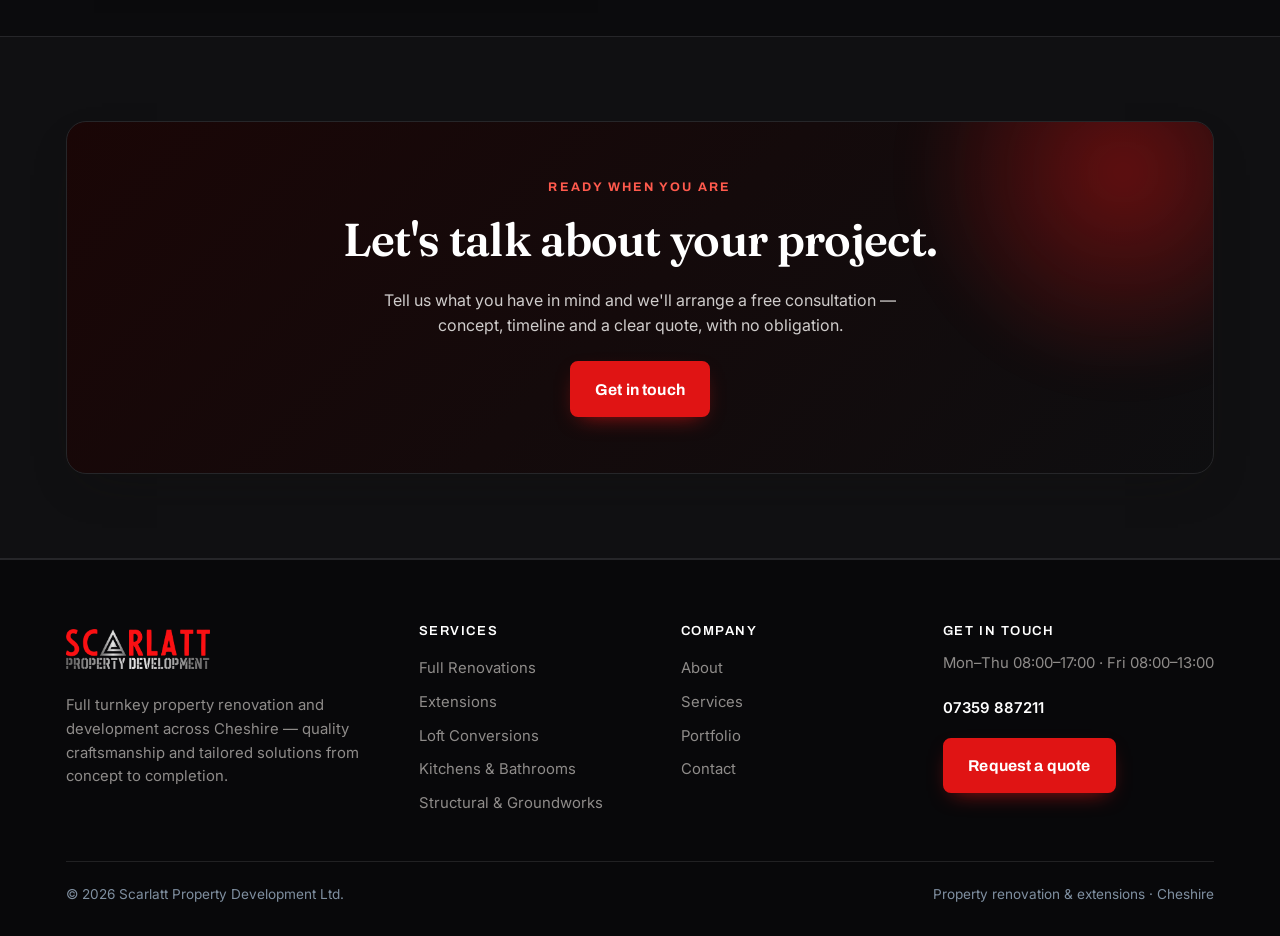
==== commit 3cf6d518: "Add Cheshire location SEO (titles, meta, copy, schema) Co-authored-by: Cursor <cursoragent@cursor.co" ====
--- a/index.html
+++ b/index.html
@@ -1,11 +1,14 @@
 <!doctype html><html lang="en"><head>
 <meta charset="utf-8"><meta name="viewport" content="width=device-width,initial-scale=1">
-<title>Scarlatt Property Development — Expert Property Renovation</title>
-<meta name="description" content="Scarlatt Property Development Ltd — full turnkey property renovation across [area]. Quality craftsmanship and tailored solutions from concept to completion, with reliability and professionalism.">
+<title>Scarlatt Property Development — Renovations &amp; Extensions in Cheshire</title>
+<meta name="description" content="Scarlatt Property Development Ltd — full turnkey property renovation, extensions and refurbishments across Cheshire, including Congleton, Sandbach and Alsager. Quality craftsmanship from concept to completion.">
 <link rel="icon" href="assets/favicon.svg">
 <link rel="preconnect" href="https://fonts.googleapis.com"><link rel="preconnect" href="https://fonts.gstatic.com" crossorigin>
 <link href="https://fonts.googleapis.com/css2?family=Fraunces:opsz,wght@9..144,500;9..144,600;9..144,700&family=Inter:wght@400;500;600;700&family=Archivo:wght@600;700;800&family=Saira+Stencil+One&display=swap" rel="stylesheet">
 <link rel="stylesheet" href="css/site.css">
+<script type="application/ld+json">
+{"@context":"https://schema.org","@type":"GeneralContractor","name":"Scarlatt Property Development Ltd","url":"https://www.scarlatt.co.uk","telephone":"+447359887211","description":"Full turnkey property renovation, extensions and development across Cheshire.","areaServed":[{"@type":"AdministrativeArea","name":"Cheshire"},"Congleton","Sandbach","Alsager","Holmes Chapel"],"knowsAbout":["Property renovation","House extensions","Loft conversions","Kitchens and bathrooms","Structural works and groundworks"]}
+</script>
 </head><body>
 
 <header class="site"><nav class="bar">
@@ -29,9 +32,9 @@
  <img class="hero-bg" src="assets/hero.jpg" alt="">
  <div class="hero-inner">
    <img class="hero-logo-img" src="assets/logo.png" alt="Scarlatt Property Development">
-   <p class="eyebrow" data-reveal>Property renovation &amp; development</p>
+   <p class="eyebrow" data-reveal>Property renovation &amp; development · Cheshire</p>
    <h1 data-reveal class="d1">Expert property renovation<br><span class="accent">from concept to completion.</span></h1>
-   <p class="lead" data-reveal>Full turnkey renovations delivered with quality craftsmanship, tailored solutions and complete reliability. One team, start to finish.</p>
+   <p class="lead" data-reveal>Full turnkey renovations across Cheshire, delivered with quality craftsmanship, tailored solutions and complete reliability. One team, start to finish.</p>
    <div class="cta-row d2" data-reveal>
      <a class="btn btn-amber" href="contact.html">Start your project</a>
      <a class="btn btn-ghost" href="services.html">View our services</a>
@@ -49,7 +52,7 @@
 
 <section><div class="wrap">
  <div data-reveal class="sec-head"><p class="eyebrow">What we do</p><h2>Complete property transformations.</h2>
- <p class="lead-muted">From full renovations and extensions to kitchens, bathrooms and loft conversions — Scarlatt manages every trade under one roof, so your project runs smoothly from first drawing to final finish.</p></div>
+ <p class="lead-muted">From full renovations and extensions to kitchens, bathrooms and loft conversions across Cheshire — Scarlatt manages every trade under one roof, so your project runs smoothly from first drawing to final finish.</p></div>
  <div class="cat-grid">
    <a data-reveal class="cat-card" href="services.html#renovations"><img src="assets/card1.jpg" alt="Full property renovations"><div class="cc-body"><span class="badge">Renovations</span><h3>Full Renovations</h3><p>Complete property transformations, project-managed end to end.</p><div class="go">Learn more &rarr;</div></div></a>
    <a data-reveal class="cat-card" href="services.html#extensions"><img src="assets/card2.jpg" alt="House extensions"><div class="cc-body"><span class="badge">Extensions</span><h3>Extensions</h3><p>Single and double-storey extensions that add space and value.</p><div class="go">Learn more &rarr;</div></div></a>
@@ -72,7 +75,7 @@
 <section><div class="wrap"><div data-reveal class="split">
  <img src="assets/about.jpg" alt="Scarlatt Property Development project">
  <div><p class="eyebrow">About Scarlatt</p><h2>Tailored solutions, delivered properly.</h2>
- <p class="lead-muted">Scarlatt Property Development is a full turnkey renovation and development company. We take on projects from concept through to completion, combining quality craftsmanship with genuine reliability and professionalism.</p>
+ <p class="lead-muted">Scarlatt Property Development is a full turnkey renovation and development company based in Cheshire. We take on projects across Cheshire from concept through to completion, combining quality craftsmanship with genuine reliability and professionalism.</p>
  <p>Whether it's a full property renovation, an extension or a single room, we bring the same care and attention to every job — managing the details so you don't have to.</p>
  <a class="btn btn-navy" href="about.html" style="margin-top:8px">More about us &rarr;</a></div>
 </div></div></section>
@@ -87,12 +90,12 @@
 <footer class="site"><div class="wrap">
  <div class="cols">
    <div class="fbrand"><a class="brandlogo" href="index.html" aria-label="Scarlatt Property Development home"><img src="assets/logo.png" alt="Scarlatt Property Development"></a>
-     <p>Full turnkey property renovation and development — quality craftsmanship and tailored solutions from concept to completion.</p></div>
+     <p>Full turnkey property renovation and development across Cheshire — quality craftsmanship and tailored solutions from concept to completion.</p></div>
    <div><h4>Services</h4><a href="services.html#renovations">Full Renovations</a><a href="services.html#extensions">Extensions</a><a href="services.html#lofts">Loft Conversions</a><a href="services.html#kitchens">Kitchens &amp; Bathrooms</a><a href="services.html#structural">Structural &amp; Groundworks</a></div>
    <div><h4>Company</h4><a href="about.html">About</a><a href="services.html">Services</a><a href="portfolio.html">Portfolio</a><a href="contact.html">Contact</a></div>
    <div><h4>Get in touch</h4><p>Mon–Thu 08:00–17:00 · Fri 08:00–13:00</p><a href="tel:07359887211" style="color:#fff;font-weight:600">07359 887211</a><a class="btn btn-amber" href="contact.html" style="margin-top:12px">Request a quote</a></div>
  </div>
- <div class="foot-bot"><span>&copy; 2026 Scarlatt Property Development Ltd.</span><span>Expert property renovation · concept to completion</span></div>
+ <div class="foot-bot"><span>&copy; 2026 Scarlatt Property Development Ltd.</span><span>Property renovation &amp; extensions · Cheshire</span></div>
 </div></footer>
 
 <script src="js/site.js"></script>
--- a/css/site.css
+++ b/css/site.css
@@ -459,7 +459,19 @@
 /* property detail hero */
 .prop-hero{position:relative;min-height:84vh;display:flex;align-items:flex-end;overflow:hidden;background:var(--ink)}
 .prop-hero img.bg{position:absolute;inset:0;width:100%;height:100%;object-fit:cover}
-.prop-hero::after{content:"";position:absolute;inset:0;background:linear-gradient(180deg,rgba(11,11,13,.35) 0%,rgba(11,11,13,.5) 45%,rgba(11,11,13,.92) 100%)}
+.prop-hero::after{content:"";position:absolute;inset:0;background:linear-gradient(180deg,rgba(11,11,13,.35) 0%,rgba(11,11,13,.5) 45%,rgba(11,11,13,.92) 100%);pointer-events:none;z-index:1}
+/* hero image scroller (project pages) */
+.prop-hero[data-hero] img.bg{opacity:0;transition:opacity .7s ease}
+.prop-hero[data-hero] img.bg.on{opacity:1}
+.ph-arrow{position:absolute;top:50%;transform:translateY(-50%);z-index:4;width:52px;height:52px;border-radius:50%;border:1px solid rgba(255,255,255,.32);background:rgba(10,10,12,.42);-webkit-backdrop-filter:blur(4px);backdrop-filter:blur(4px);color:#fff;font-size:1.7rem;line-height:1;display:grid;place-items:center;cursor:pointer;opacity:0;transition:opacity .3s ease,background .2s ease,transform .2s ease}
+.prop-hero:hover .ph-arrow,.prop-hero:focus-within .ph-arrow{opacity:1}
+.ph-arrow:hover{background:var(--brand);border-color:var(--brand)}
+.ph-prev{left:26px}.ph-next{right:26px}
+.ph-prev:hover{transform:translateY(-50%) scale(1.07)}
+.ph-next:hover{transform:translateY(-50%) scale(1.07)}
+.ph-count{position:absolute;right:26px;bottom:26px;z-index:4;color:#fff;font-family:'Archivo',sans-serif;font-size:.82rem;letter-spacing:.12em;background:rgba(10,10,12,.42);-webkit-backdrop-filter:blur(4px);backdrop-filter:blur(4px);border:1px solid rgba(255,255,255,.22);border-radius:30px;padding:6px 14px}
+.ph-count b{color:var(--brand-l);font-weight:700}
+@media(max-width:900px){.ph-arrow{opacity:.9;width:44px;height:44px;font-size:1.4rem}.ph-prev{left:14px}.ph-next{right:14px}.ph-count{right:14px;bottom:16px}}
 .prop-hero .inner{position:relative;z-index:2;width:100%;max-width:1200px;margin:0 auto;padding:0 26px 56px;color:#fff}
 .prop-hero .crumb{color:#c9c6c4;font-size:.88rem;margin-bottom:12px}
 .prop-hero .crumb a:hover{color:var(--brand-l)}
@@ -558,3 +570,42 @@
 .before-intro h2{color:#fff;margin:8px 0 12px}
 .before-intro p{color:var(--text);line-height:1.75;margin:0}
 #before .showcase button img{filter:saturate(.92) brightness(.96)}
+
+/* ===== PROJECT OVERVIEW (roomy copy) + CAROUSEL ===== */
+.p-overview{max-width:1200px;margin:0 auto;padding:80px 26px 0;display:grid;grid-template-columns:1.55fr .9fr;gap:56px;align-items:start}
+@media(max-width:900px){.p-overview{grid-template-columns:1fr;gap:32px;padding-top:56px}}
+.p-overview .eyebrow{color:var(--brand-l)}
+.p-overview h2{color:#fff;font-size:clamp(1.9rem,3.4vw,2.7rem);margin:12px 0 22px;line-height:1.12}
+.p-overview .copy p{color:var(--text);font-size:1.06rem;line-height:1.9;margin:0 0 20px;max-width:66ch}
+.p-overview .copy p:last-child{margin-bottom:0}
+.p-aside{background:var(--surface);border:1px solid var(--line);border-radius:14px;padding:26px;position:sticky;top:96px}
+.p-aside h4{color:#fff;font-family:'Archivo',sans-serif;font-size:.78rem;letter-spacing:.14em;text-transform:uppercase;margin:0 0 14px}
+.p-aside ul{list-style:none;margin:0 0 20px;padding:0}
+.p-aside li{display:flex;justify-content:space-between;gap:14px;padding:11px 0;border-bottom:1px solid var(--line);font-size:.94rem;color:var(--muted)}
+.p-aside li:last-child{border-bottom:0}
+.p-aside li b{color:#fff;font-weight:600;text-align:right;font-family:'Archivo',sans-serif;font-size:.86rem;letter-spacing:.02em}
+.p-aside .btn{width:100%;justify-content:center}
+
+.car-sec{padding:80px 0}
+.car-head{max-width:1200px;margin:0 auto 30px;padding:0 26px;display:flex;align-items:flex-end;justify-content:space-between;gap:20px;flex-wrap:wrap}
+.car-head .eyebrow{color:var(--brand-l)}
+.car-head h2{color:#fff;margin:10px 0 0}
+.car-hint{font-family:'Archivo',sans-serif;font-weight:700;font-size:.7rem;letter-spacing:.14em;text-transform:uppercase;color:#8f8c8a;display:inline-flex;align-items:center;gap:9px}
+.car-hint svg{width:34px;height:16px}
+.carousel{position:relative;max-width:1240px;margin:0 auto;padding:0 26px}
+.car-track{display:flex;gap:18px;overflow-x:auto;scroll-snap-type:x mandatory;scroll-behavior:smooth;-webkit-overflow-scrolling:touch;scrollbar-width:none;padding:4px 0}
+.car-track::-webkit-scrollbar{display:none}
+.car-slide{position:relative;flex:0 0 88%;scroll-snap-align:center;border-radius:16px;overflow:hidden;background:var(--surface);border:1px solid var(--line)}
+@media(min-width:900px){.car-slide{flex-basis:68%}}
+.car-slide img{width:100%;height:min(66vh,620px);object-fit:cover;display:block}
+.car-slide figcaption{position:absolute;left:0;right:0;bottom:0;padding:46px 24px 20px;background:linear-gradient(transparent,rgba(8,8,10,.9));color:#e9e6e4;font-size:.95rem;font-weight:500}
+.car-tag{position:absolute;top:16px;left:16px;z-index:2;font-family:'Archivo',sans-serif;font-weight:700;font-size:.64rem;letter-spacing:.14em;text-transform:uppercase;padding:6px 12px;border-radius:7px;background:rgba(8,8,10,.72);color:#e6e3e1;border:1px solid rgba(255,255,255,.16);backdrop-filter:blur(4px)}
+.car-tag.after{background:var(--brand);border-color:var(--brand);color:#fff}
+.car-tag.during{color:var(--brand-l)}
+.car-btn{position:absolute;top:50%;transform:translateY(-50%);width:52px;height:52px;border-radius:50%;background:rgba(8,8,10,.7);border:1px solid var(--line);color:#fff;font-size:1.7rem;line-height:1;cursor:pointer;display:grid;place-items:center;z-index:3;transition:.2s;backdrop-filter:blur(6px)}
+.car-btn:hover{background:var(--brand);border-color:var(--brand)}
+.car-prev{left:36px}.car-next{right:36px}
+.car-dots{display:flex;gap:8px;justify-content:center;margin-top:24px;flex-wrap:wrap}
+.car-dots button{width:9px;height:9px;border-radius:50%;border:0;background:#3a3a3e;cursor:pointer;padding:0;transition:.25s}
+.car-dots button.on{background:var(--brand);width:28px;border-radius:5px}
+@media(max-width:640px){.car-slide{flex-basis:90%}.car-slide img{height:56vh}.car-prev{left:22px}.car-next{right:22px}.car-btn{width:44px;height:44px;font-size:1.4rem}}
